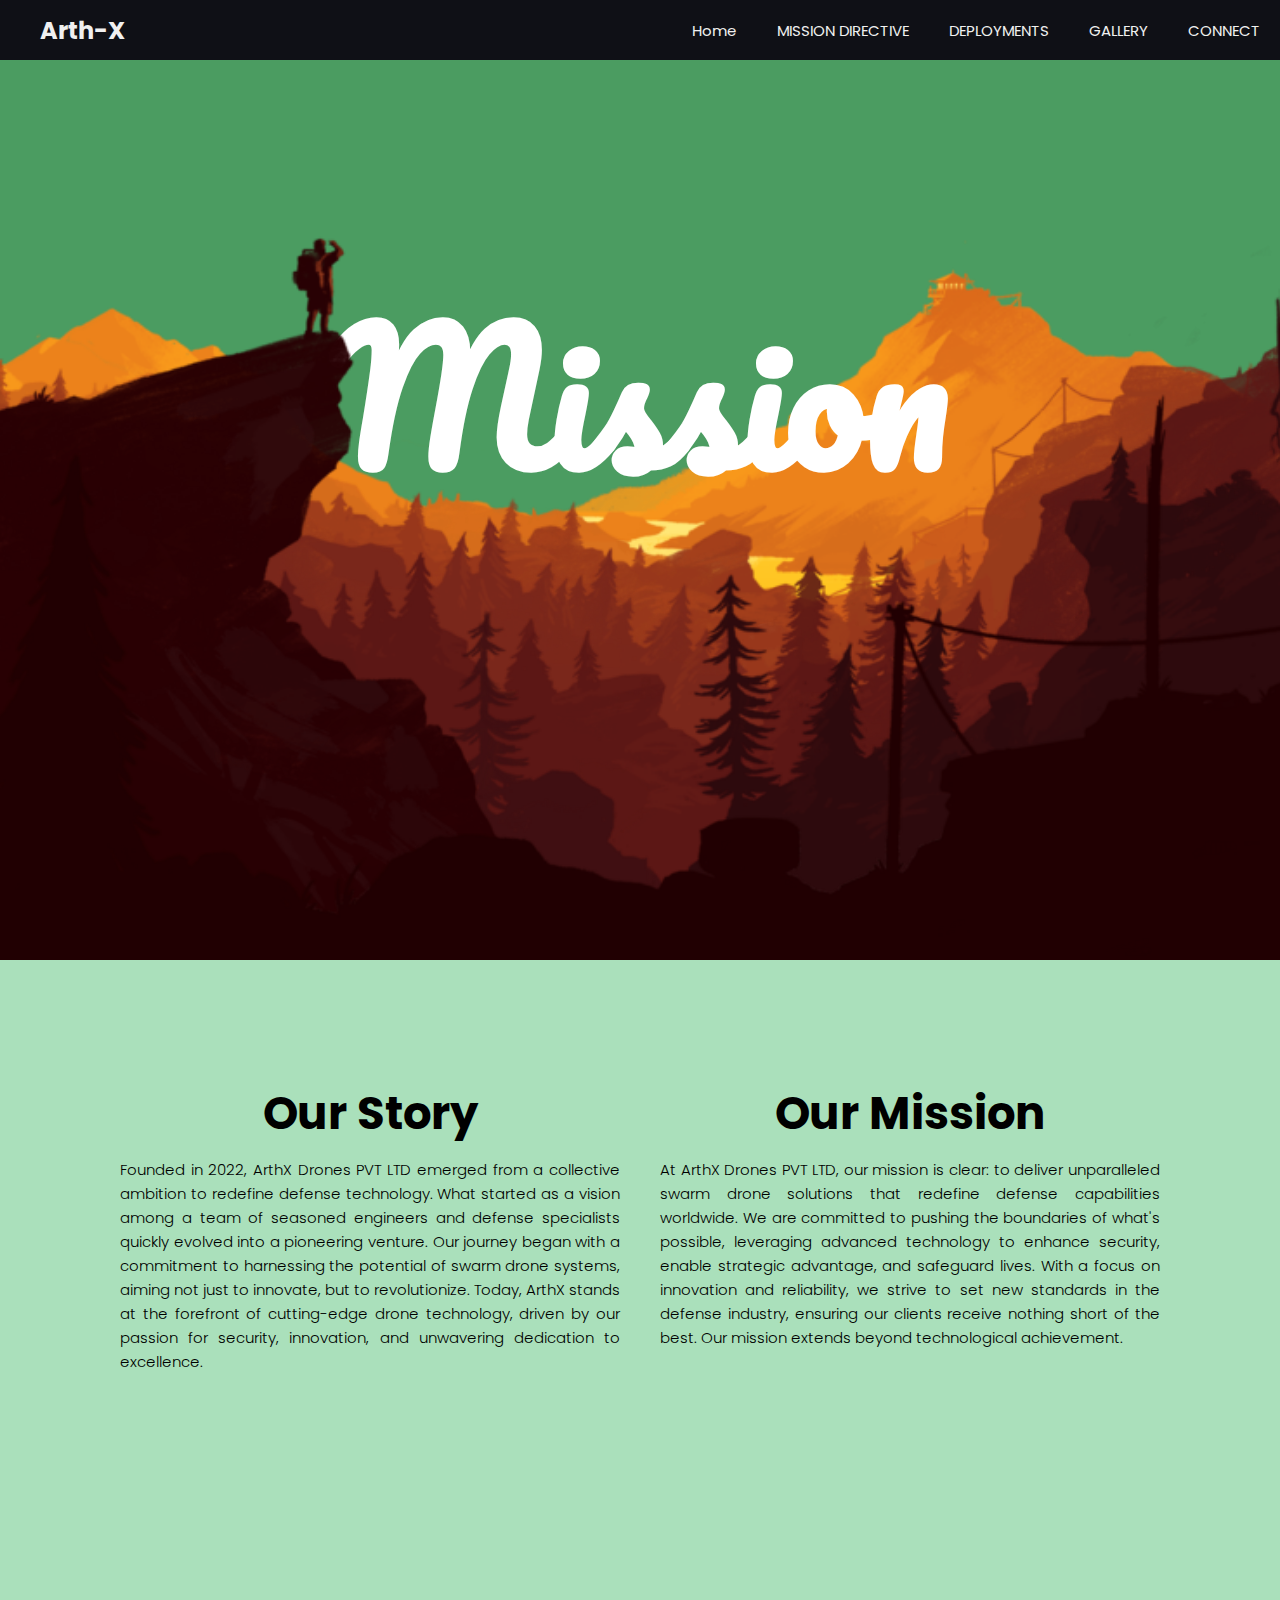
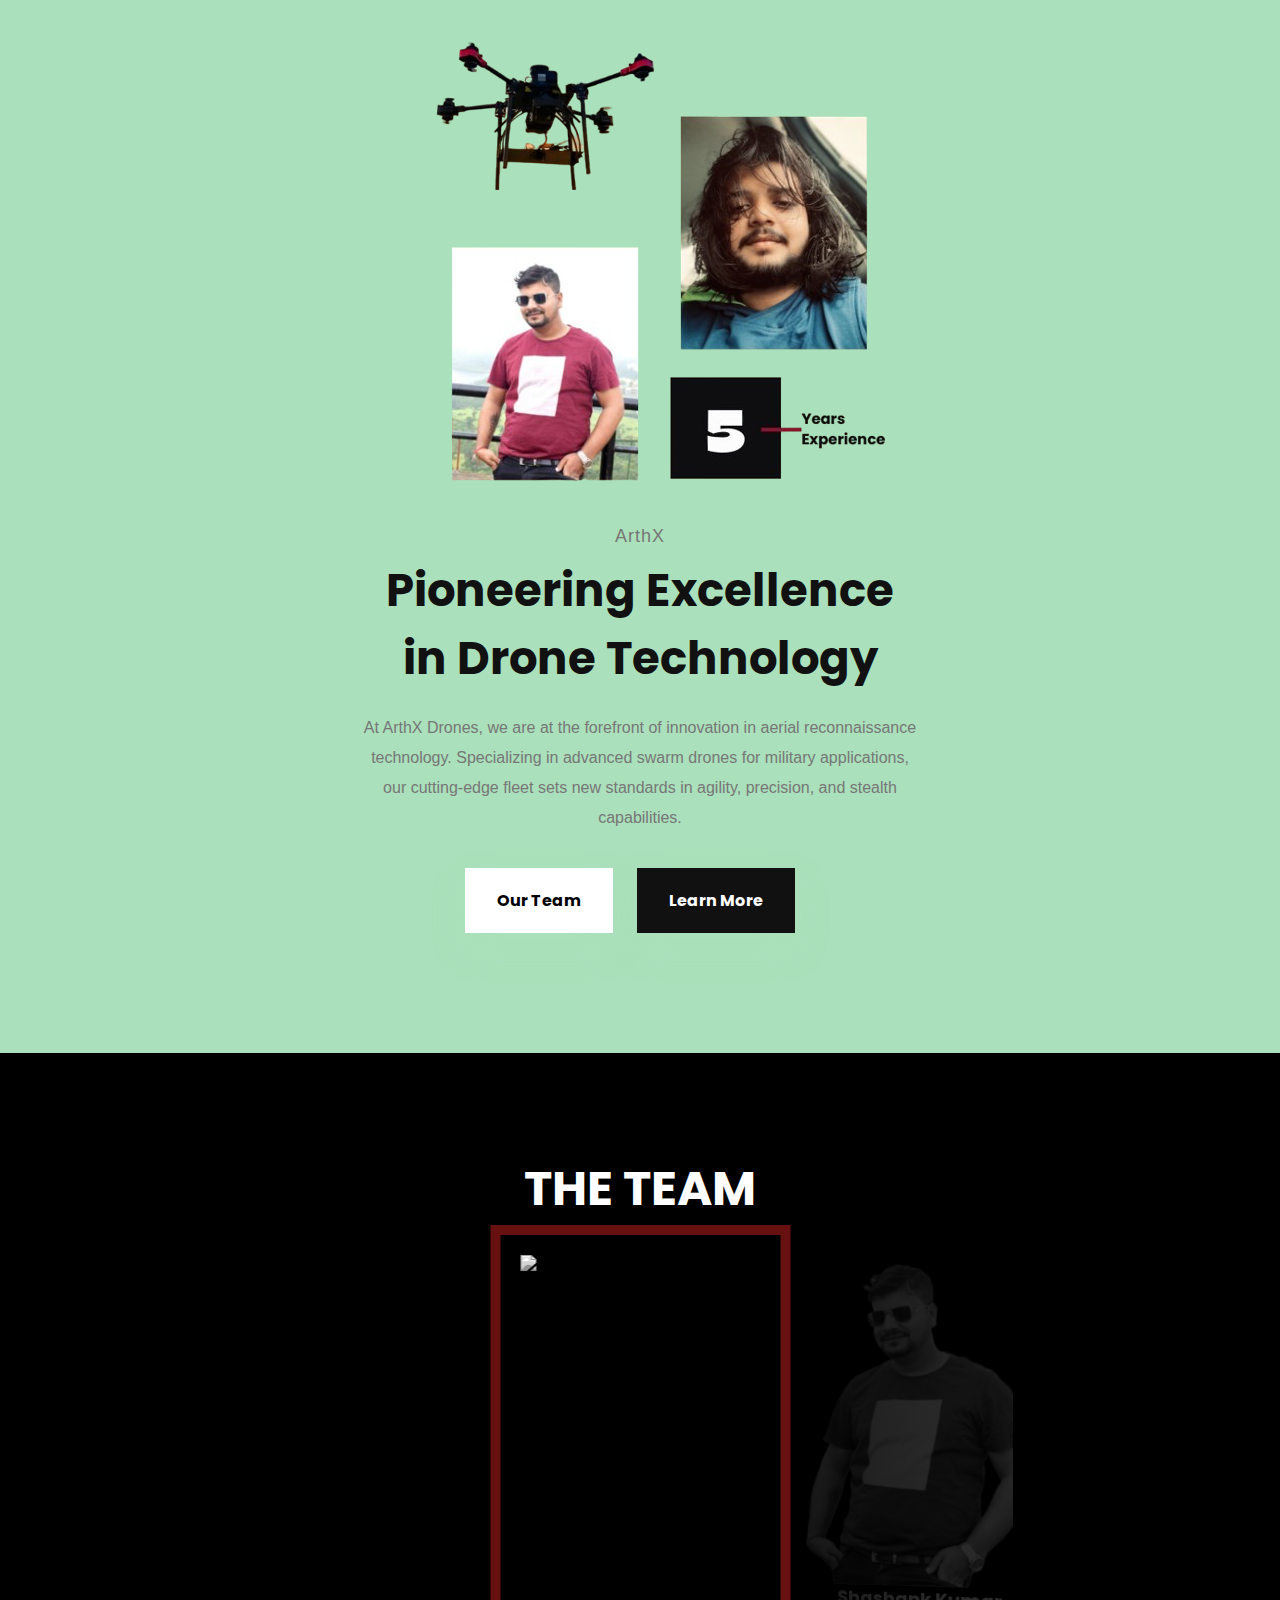
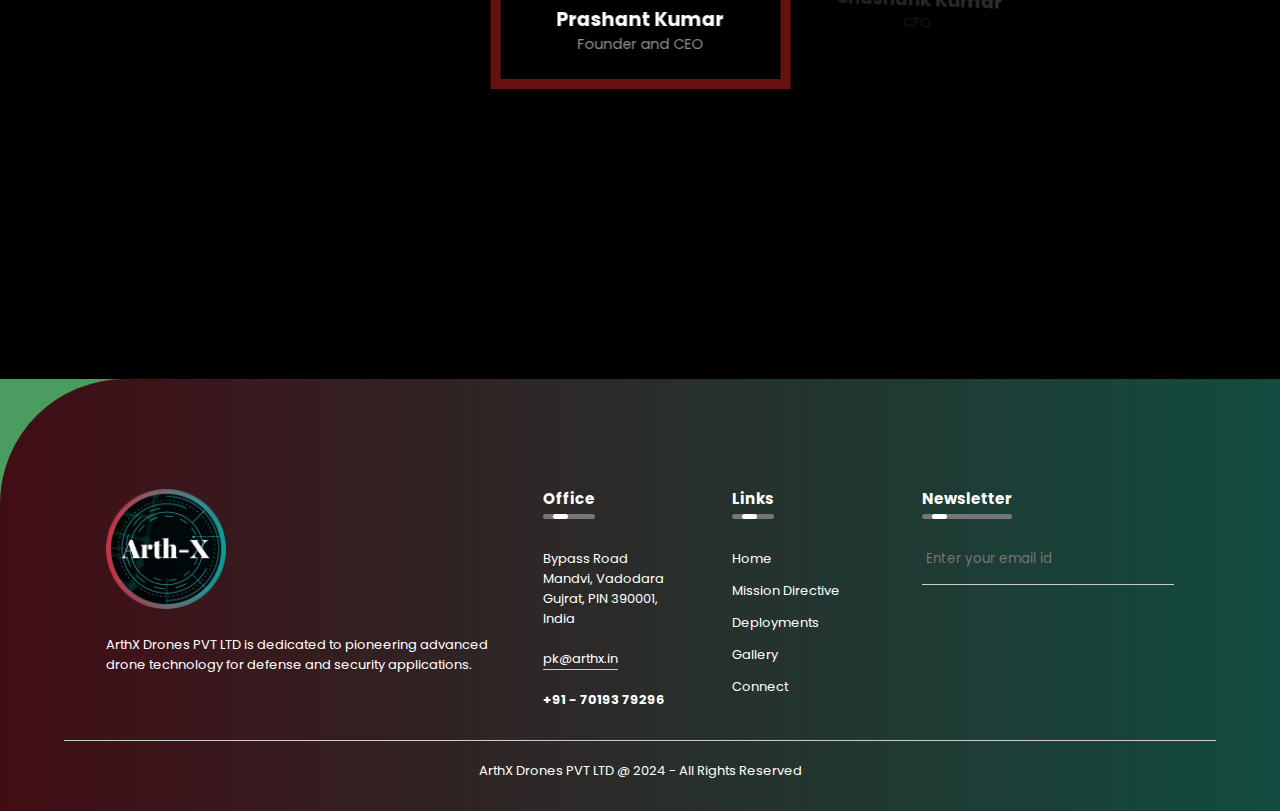
==== about.html @ d4c45225 "Update about.html" ====
<!DOCTYPE html>
<html lang="en">

<head>

    <style>
        @import url('https://fonts.googleapis.com/css2?family=Pacifico&display=swap');
        body{
            margin :0;
            background-color: #7c4c4f;
            font-family: Poppins;
            font-size: 15px;
        }
        .banner{
            height: 100vh;
            position: relative;
            overflow: hidden;
        }
        .banner .bg{
            position: absolute;
            left: 0;
            bottom: 0;
            width: 100%;
            height: 100%;
            background-size: auto 100%;
            background-position: center bottom;
            transition: 0.1s;
        }
        .banner .bg-1{
            background-image: url('img/0.png');
        }
        .banner .bg-2{
            background-image: url('img/1.png');
        }
        .banner .bg-3{
            background-image: url('img/2.png');
        }
        .banner .bg-4{
            background-image: url('img/3.png');
        }
        .banner .bg-5{
            background-image: url('img/4.png');
        }
        .banner .bg-6{
            background-image: url('img/5.png');
        }
        .banner .bg-7{
            background-image: url('img/6.png');
        }
        .banner .bg-8{
            background-image: url('img/7.png');
        }
        .banner .bg-9{
            background-image: url('img/8.png');
        }
        .banner  h1{
            position: absolute;
            top: 20%;
            left: 0;
            width: 100%;
            text-align: center;
            font-size: 11rem;
            font-family: 'Pacifico', cursive;
            color: #fff;
        }
        .intro{
            min-height: 50vh;
            color: #eee;
            display: flex;
            flex-direction: column;
            justify-content: center;
            align-items: center;
        }
        .intro img{
            width: 130px;
            height: 130px;
            border-radius: 50%;
        }
        .intro p{
            width: 700px;
            max-width: 100%;
            text-align: center;
        }
        .intro button{
            background-color: #FD0003;
            padding: 10px 50px;
            border: 1px solid #591F1D;
            border-radius: 5px;
            color: #fff;
            font-family: Poppins;
            font-weight: 500;
        }
        .animation-show{
            transform: translateY(50px);
            opacity: 0;
            transition: 0.7s;
        }
        .active .animation-show{
            transform: translateY(0);
            opacity: 1;
        }
        .animation-show:nth-child(2){
            transition-delay: 0.3s;
        }
        .animation-show:nth-child(3){
            transition-delay: 0.6s;
        }
        .animation-show:nth-child(4){
            transition-delay: 0.9s;
        }
        .library{
            margin-top: 50px;
            display: grid;
            grid-template-columns: repeat(4, 1fr);
            text-align: center;
            color: #fff;
        }
        .library img{
            width: 90%;
            height: 500px;
            object-fit: cover;
        }
        @media screen and (max-width: 768px){
            .banner h1{
                font-size: 5rem;
            }
            .library{
                grid-template-columns: repeat(2, 1fr);
            }
            .library img{
                height: 300px;
            }
        }
        .logo {
            font-size: 2em;
            color: #359381;
            pointer-events: none;
            margin-right: 270px;
        }
        
        
        
        .parallax {
            position: relative;
            display: flex;
            justify-content: center;
            align-items: center;
            height: 100vh;
            overflow: hidden;
        }
        
        #text {
            position: absolute;
            font-size: 5em;
            color: #fff;
            text-shadow: 2px 2px 4px rgba(0, 0, 0, .2);
        }
        
        
        
        .sec {
            position: relative;
            background: #aae0bb;
            padding: 100px;
            display: flex;
            justify-content: space-between;
            align-items: flex-start;
            flex-wrap: wrap;
        }
        
        .sec .story,
        .sec .mission {
            flex: 1 1 calc(50% - 40px); /* Adjusted width with padding */
            padding: 20px;
            margin-bottom: 20px; /* Added margin for separation */
            text-align: justify; /* Justify text */
            tex
        }
        
        .sec .story h2,
        .sec .mission h2 {
            font-size: 3em;
            color : #000000;
            margin-bottom: 10px;
            text-align: center; /* Center align the headings */
        }
        
        .sec p {
            font-size: 1em;
            color: #000000;
            font-weight: 300;
            line-height: 1.6; /* Improved line height for readability */
        }
        
        .contact-info {
            flex: 1 1 100%;
            margin-top: 50px;
        }
        
        .contact-info h3 {
            font-size: 3em;
            color: #fff;
            margin-bottom: 20px;
            text-align: center; /* Center align the contact heading */
        }
        
        .contact-info p {
            font-size: 1.2em;
            color: #fff;
            line-height: 1.8;
        }
        
        /* Reset and base styles */
        * {
            margin: 0;
            padding: 0;
            box-sizing: border-box;
            font-family: 'Poppins', sans-serif;
        }
        
        /* Header styles */
        header {
            position: absolute;
            top: 0;
            left: 0;
            width: 100%;
            padding: 30px 100px;
            display: flex;
            align-items: center;
            z-index: 100;
        }
        
        header .logo-img {
            height: 50px; /* Set the height of the logo image */
            width: auto;  /* Maintain aspect ratio */
            margin-right: 20px; /* Space between the logo image and text logo */
        }
        
        header .logo {
            font-size: 2em;
            color: #359381;
            pointer-events: none;
            margin-right: auto;
        }
        
        
        
        /* Other styles */
        body {
            background: #f9f9f9;
            min-height: 100vh;
            overflow-x: hidden;
        }
        
        /* Continue with other existing styles... */
        
        
        
        /* Reset and base styles */
        *,
        *::before,
        *::after {
            margin: 0;
            padding: 0;
            box-sizing: border-box;
        }
        
        /* Global font setup */
        body {
            font-family: 'Poppins', sans-serif;
        }
        
        /* Section styling */
        #arthx-about-section {
            min-height: 100vh; /* Ensure the section covers at least the viewport height */
            width: 100%;
            background: rgb(170, 224, 187);
            display: flex;
            justify-content: center;
            align-items: center;
            overflow-x: hidden; /* Prevent overflow issues */
        }
        
        /* Main content container */
        #arthx-about-section .arthx-about-main {
            width: 100%;
            max-width: 1290px;
            margin: 0 auto;
            display: flex;
            flex-wrap: wrap;
            align-items: center;
            justify-content: space-around;
            padding: 20px; /* Adjust padding for inner content */
        }
        
        /* Image styling */
        #arthx-about-section .arthx-about-main img {
            max-width: 100%;
            height: auto;
        }
        
        /* Text content styling */
        #arthx-about-section .arthx-all-text {
            width: 100%;
            max-width: 600px;
            padding: 0 20px; /* Adjust padding to avoid overlap */
            text-align: center; /* Center-align text */
        }
        
        #arthx-about-section .arthx-all-text h4 {
            font-family: 'Roboto', sans-serif;
            font-size: 18px;
            color: #777777;
            letter-spacing: 1px;
            font-weight: 400;
            margin-bottom: 10px;
        }
        
        #arthx-about-section .arthx-all-text h1 {
            font-size: 45px;
            color: #111111;
            font-weight: 700;
            margin-bottom: 20px;
        }
        
        #arthx-about-section .arthx-all-text p {
            font-family: 'Roboto', sans-serif;
            font-size: 16px;
            color: #777777;
            line-height: 30px;
            margin-bottom: 35px;
        }
        
        /* Button container and styling */
        #arthx-about-section .arthx-btn {
            text-align: center;
            margin-top: 20px; /* Adjust margin for button container */
        }
        
        #arthx-about-section .arthx-btn button {
            background: #ffffff;
            padding: 20px 32px;
            font-size: 16px;
            font-weight: bold;
            color: rgb(0, 0, 0);
            border: none;
            outline: none;
            box-shadow: 0px 16px 32px 0px rgba(170, 224, 187, 0.302);
            margin-right: 20px;
            cursor: pointer;
        }
        
        #arthx-about-section .arthx-btn button:hover {
            background-color: #710e0e;
            transition: 0.35s;
        }
        
        #arthx-about-section .arthx-btn .arthx-btn2 {
            background: #111111;
            color: white;
            padding: 20px 32px;
            font-size: 16px;
            font-weight: bold;
            border: none;
            outline: none;
            cursor: pointer;
        }
        
        #arthx-about-section .arthx-btn .arthx-btn2:hover {
            background-color: #710e0e;
        }
        
        /* Media queries for responsiveness */
        @media screen and (max-width: 1250px) {
            #arthx-about-section .arthx-all-text {
                margin-top: 40px; /* Adjust margin for smaller screens */
            }
        }
        
        @media screen and (max-width: 650px) {
            #arthx-about-section .arthx-about-main img {
                margin-bottom: 35px; /* Adjust image margin */
            }
        
            #arthx-about-section .arthx-all-text h1 {
                font-size: 45px;
                margin-bottom: 20px;
            }
        }
        
        *{
            margin: 0;
           padding: 0;
           box-sizing: border-box;
           font-family: "Dosis", sans-serif;
           }
           /* Remove underline from links */
           a {
               text-decoration: none;
             }
           
             /* Team section styles */
           #team {
               display: flex;
               justify-content: center;
               align-items: center;
               flex-direction: column;
               width: 100%;
               min-height: 100vh;
               background-color: #000000;
               overflow-x: hidden;
             }
           .team-heading h3 {
               color: #ffffff;
               font-size: 3rem;
               text-transform: uppercase;
             }
           
           /* Team Box */
           .team-box {
               width: 100%;
               padding: 20px;
               user-select: none;
               
             }
             
             /* Team Box Image */
             .t-b-img {
               width: 100%;
               height: 350px;
               position: relative;
             }
           
             /* Team Box Image Overlay */
               .t-b-img::after {
               content: ;
               position: absolute;
               left: 0;
               bottom: 0;
               width: 100%;
               height: 150px;
               background: linear-gradient(180deg, rgba(0, 0, 0, 0) 0%, rgba(0, 0, 0, 0.8) 100%);
             }
             
             
             /* Team Box Image - Inside img tag */
             .t-b-img img {
               width: 100%;
               height: 100%;
               object-fit: contain;
               object-position: bottom;
               filter: grayscale(100%); /* Apply grayscale filter */
             }
              /* Team Box Text */
           .t-b-text {
               display: flex;
               flex-direction: column;
               align-items: center;
             }
           /* Team Box Text - Name */
           .t-b-text strong {
               color: #ffffff;
               font-weight: 700;
               font-size: 1.2rem;
             }
             
             /* Team Box Text - Role */
             .t-b-text span {
               color: #919191;
               font-size: 0.9rem;
             }
           
           /* Team Social Links Container */
           .team-social {
               display: flex;
               justify-content: center;
               align-items: center;
               margin-top: 4px;
             }
             
           /* Team Social Links */
           .team-social a {
               margin: 0px 5px;
               color: #ffffff;
               font-size: 0.9rem;
               transition: all 0.3s ease; /* Added transition for all properties over 0.3 seconds with ease */
           }
           
           /* Team Social Links Hover */
           .team-social a:hover {
             color: #69b481; /* Changed color on hover */
           }
           
           .swiper-slide{ 
               width: 300px !important; 
               opacity: 0.2;
               margin: 50px 0px;
               margin-top: 0px;
           
           }
           
           .swiper-slide-active{
           
               opacity: 1;
               border: 10px solid #671010;
           
           }
           .swiper {
               max-width: 745px;
               width: 100%;
               padding-bottom: 50px;
           }
           @media (max-width: 724px) {
               .team-heading h3 {
                   font-size: 2.6rem;
               }
           }
           .marquee-w {
               position: relative;
               width: 100%;
               height: 140px;
               overflow: hidden;
               
           }
           
           .marquee {
               display: flex;
               width: 100%;
               height: 100%;
               white-space: nowrap;
               overflow: hidden;
           }
           
           .marquee span {
               display: inline-block;
               font-family: 'poppinsbold';
               text-align: center;
               color: #ffffff;
               -webkit-text-stroke: 1px #43e486;
               white-space: nowrap;
               line-height: 140px;
               font-size: 85px;
               padding-right: 100%; /* Adjust to create space between texts */
               animation: marquee 30s linear infinite;
           }
           
           @keyframes marquee {
               0% {
                   transform: translateX(0%);
               }
               100% {
                   transform: translateX(-50%);
               }
           }
           * {
            margin: 0;
            padding: 0;
            font-family: 'Poppins', sans-serif;
            box-sizing: border-box;
        }
        
        body {
            background: #4b9c61;
            position: relative;
            min-height: 100vh;
            margin-bottom: 0px; /* Ensure there's enough space for the footer */
        }
        
        .footer {
            width: 100%;
            position: relative;
            bottom: 0;
            background: linear-gradient(to right, #410d15, #043837cd); /* Adjust gradient colors as needed */
            padding: 100px 0 30px;
            border-top-left-radius: 125px;
            font-size: 13px;
            line-height: 20px;
            color: #fff; /* Ensure text is readable */
        }
        
        
        .row {
            width: 85%;
            margin: auto;
            display: flex;
            flex-wrap: wrap;
            align-items: flex-start;
            justify-content: space-between;
        }
        
        
        .col {
            flex-basis: 25%;
            padding: 10px;
        }
        
        .col:nth-child(2), .col:nth-child(3) {
            flex-basis: 15%;
        }
        
        
        
        .logo {
            max-width: 120px;
            height: auto;
            margin-bottom: 20px;
        }
        
        .col h3 {
            width: fit-content;
            margin-bottom: 40px;
            position: relative;
        }
        .email-id {
            width: fit-content;
            border-bottom: 1px solid #ccc;
            margin: 20px 0;
        }
        ul li {
            list-style: none;
            margin-bottom: 12px;
        }
        
        ul li a {
            text-decoration: none;
            color: #fff;
        }
        form {
            padding-bottom: 15px;
            display: flex;
            align-items: center;
            justify-content: space-between;
            border-bottom: 1px solid #ccc;
            margin-bottom: 50px;
        }
        
        form .far {
            font-size: 18px;
            margin-right: 20px;
        }
        
        form input {
            width: 100%;
            background: transparent;
            color: #ccc;
            border: 0;
            outline: none;
        }
        
        form button {
            background: transparent;
            border: 0;
            outline: none;
            cursor: pointer;
        }
        form button .far {
            font-size: 16px;
            color: #ffffff; /* Adjust color as needed */
        }
        
        .social-icons .fab {
            width: 40px;
            height: 40px;
            border-radius: 50%;
            text-align: center;
            line-height: 40px;
            font-size: 20px;
            color: #000;
            background: #fff;
            margin-right: 15px;
            cursor: pointer;
        }
        hr {
            width: 90%;
            border: 0;
            border-bottom: 1px solid #ccc;
            margin: 20px auto;
        }
        .copyright{
            text-align: center;
        }
        .underline {
            width: 100%;
            height: 5px;
            background: #767676;
            border-radius: 3px;
            position: absolute;
            top: 25px;
            left: 0;
            overflow: hidden;
        }
        .underline span {
            width: 15px;
            height: 100%;
            background: #fff; /* Adjust background color as needed */
            border-radius: 3px;
            position: absolute;
            top: 0;
            left: 10px; /* Adjust left positioning as needed */
            animation: moving 2s linear infinite;
        }
        @keyframes moving {
            0% {
                left: -20px; /* Starting position off-screen to the left */
            }
            100% {
                left: 100%; /* Ending position all the way to the right */
            }
        }
        
        @media (max-width: 700px) {
            footer {
                bottom: unset;
            }
        
            .col {
                flex-basis: 25%;
                padding: 10px;
            }
        
            .col:nth-child(2),
            .col:nth-child(3) {
                flex-basis: 100%;
            }
        }
        /* Media Queries */
        @media screen and (max-width: 992px) {
            .logo {
                font-size: 1.2em; /* Further decrease font size for smaller screens */
            }
        }
        
        @media screen and (max-width: 768px) {
            .navigation {
                display: none; /* Hide navigation links on smaller screens */
            }
        
            .logo {
                margin-right: auto; /* Align logo to the left on smaller screens */
            }
        
            .sec {
                padding: 40px 10px; /* Further adjusted padding for smaller screens */
            }
        }
        
        @media screen and (max-width: 576px) {
            .sec .story,
            .sec .mission {
                padding: 15px; /* Further adjusted padding for smaller screens */
            }
        
            #arthx-about-section .arthx-all-text {
                padding: 0 5px; /* Further adjusted padding for smaller screens */
            }
        
            #team {
                padding: 20px 5px; /* Further adjusted padding for smaller screens */
            }
        
            .team-box {
                padding: 10px; /* Further adjusted padding for smaller screens */
            }
        
            .t-b-img {
                height: 200px; /* Further decrease image height for smaller screens */
            }
        }
        /* Adjustments for Parallax Images */
        .parallax img {
            width: auto; /* Ensures images do not stretch to 100% width */
            height: auto;
            max-width: 100%; /* Ensures images stay within container */
            max-height: 100vh; /* Limits height to viewport height */
            position: absolute; /* Positioning for parallax effect */
            top: 0;
            left: 0;
            z-index: -1; /* Behind other content */
        }
        
        @media (max-width: 768px) {
            .parallax img {
                max-height: 50vh; /* Adjust height proportionally for smaller screens */
            }
        }
        * {
            padding: 0;
            margin: 0;
            box-sizing: border-box;
          }
          
          nav{
            height: 60px;
            background-color: var(--color-1);
            display: flex;
            justify-content: flex-end;
            align-items: center;
            
          }
          .links-container{
            height: 100%;
            width: 100%;
            display: flex;
            flex-direction: row;
            align-items: center;
            overflow: hidden;
          
          }
          nav a{
            height: 100%;
            padding: 0 20px;
            display: flex;
            align-items: center;
            text-decoration: none;
            color: var(--text-color);
          }
          nav a:hover{
            background-color: var(--accent-color);
          }
          nav .home-link{
            margin-right: auto;
          }
          nav svg{
            fill: var(--text-color);
          }
          #sidebar-active{
            display: none;
          }
          .open-sidebar-button, .close-sidebar-button{
            display: none;
          }
          @media(max-width: 450px){
            .links-container{
              flex-direction: column;
              align-items: flex-start;
          
              position: fixed;
              top: 0;
              right: -100%;
              z-index: 10;
              width: 300px;
          
              background-color: var(--color-1);
              box-shadow: -5px 0 5px rgba(0, 0, 0, 0.25);
              transition: 0.75s ease-out;
            }
            nav a{
              box-sizing: border-box;
              height: auto;
              width: 100%;
              padding: 20px 30px;
              justify-content: flex-start;
            }
            .open-sidebar-button, .close-sidebar-button{
              padding: 20px;
              display: block;
            }
            #sidebar-active:checked ~ .links-container{
              right: 0;
            }
            #sidebar-active:checked ~ #overlay{
              height: 100%;
              width: 100%;
              position: fixed;
              top: 0;
              left: 0;
              z-index: 9;
            }
          }
          @import url('https://fonts.googleapis.com/css2?family=Poppins:ital,wght@0,100;0,200;0,300;0,400;0,500;0,600;0,700;0,800;0,900;1,100;1,200;1,300;1,400;1,500;1,600;1,700;1,800;1,900&display=swap');
          
          :root {
            --color-1: #0f1016;
            --text-color: #f0f0f0;
            --accent-color: #006aff;
          }
          
          * {
            margin: 0;
            padding: 0;
          }
          
          html {
            font-size: 12pt;
            font-family: Poppins, Segoe UI, Tahoma, sans-serif;
          }
          
          nav {
            height: 60px;
            background-color: var(--color-1);
            display: flex;
            justify-content: flex-end;
            align-items: center;
            position: relative; /* Ensure positioning context for overlay */
            z-index: 20; /* Ensure nav is on top of other content */
          }
          
          .links-container, nav .home-link {
            height: 100%;
            width: 100%;
            display: flex;
            flex-direction: row;
            align-items: center;
            position: relative; /* Ensure it respects position in nav */
            justify-content: flex-end;
          }
          
          nav a, nav .home-link {
            height: 100%;
            padding: 0 20px;
            display: flex;
            align-items: center;
            text-decoration: none;
            color: var(--text-color);
          }
          
          nav a:hover {
            background-color: var(--accent-color);
          }
          
          nav .home-link {
            
          }
          
          nav svg {
            fill: var(--text-color);
          }
          
          #sidebar-active {
            display: none;
          }
          
          .open-sidebar-button,
          .close-sidebar-button {
            display: none;
          }
          
          #overlay {
            display: none; /* Ensure overlay is hidden by default */
          }
          
          .logo-text {
            font-size: 1.5rem; /* Adjust size as needed */
            color: var(--text-color);
            padding: 20px;
            font-weight: bold;
            position: absolute;
            left: 20px; /* Adjust as needed */
            top: 50%;
            transform: translateY(-50%);
            z-index: 10; /* Ensure logo is above other content */
          }
          
          @media (max-width: 450px) {
            .links-container {
              flex-direction: column;
              align-items: flex-start;
          justify-content: flex-start;
              position: fixed;
              top: 0;
              right: -100%;
              z-index: 10;
              width: 300px;
              height: 100vh; /* Ensure it covers the full viewport height */
              background-color: var(--color-1); /* Background color for sidebar */
              box-shadow: -5px 0 5px rgba(0, 0, 0, 0.25);
              transition: 0.75s ease-out;
            }
          
            nav a {
              box-sizing: border-box;
              height: auto;
              width: 100%;
              padding: 20px 30px;
              justify-content: flex-start;
            }
          
            .open-sidebar-button,
            .close-sidebar-button {
              padding: 20px;
              display: block;
            }
          
            #sidebar-active:checked ~ .links-container {
              right: 0;
            }
          
            #sidebar-active:checked ~ #overlay {
              display: block; /* Show the overlay when the sidebar is active */
              height: 100%;
              width: 100%;
              position: fixed;
              top: 0;
              left: 0;
              z-index: 9;
              background: rgba(79, 47, 47, 0.5); /* Add a semi-transparent background */
            }
          
            .logo-text {
              position: absolute;
              left: 20px; /* Adjust position as needed */
              top: 50%;
              transform: translateY(-50%);
            }
          }
          
          @media(max-width: 768px){
              .right-column p, .learn-more-btn{
                display: none;
              }
          }
          
          @media(max-width: 768px){
              .left-column h1, .learn-more-btn{
                display: absolute;
                font-size: 30px;
              }
          }
          
          .home .content {
              z-index: 888;
              color: #fff;
              width: 70%;
              margin-top: 50px;
              display: block; /* Make sure content is displayed */
              opacity: 1; /* Ensure opacity is fully visible */
              transition: opacity 0.5s ease; /* Smooth transition */
            }
            
            .home .content p {
              margin-bottom: 65px;
              /* Add debugging styles */
              background: rgba(255, 255, 255, 0.2); /* Light background to check visibility */
              padding: 10px; /* Padding for visibility */
              border-radius: 5px; /* Optional: Rounded corners */
            }
            
            .home .content.active {
              opacity: 1; /* Ensure active content is fully visible */
            }
            
            @media(max-width:768px) {
              .homeA .content h1 {
                  font-size: 35px;
          
              }
          
          
            }
            body, html {
              overflow-x: hidden; /* Prevent horizontal scrolling */
          }
        .fa-solid.fa-bars{
            color: white
        }
        .fa-solid.fa-xmark{
            color: white
        }
        </style>

    <meta charset="UTF-8">
    <meta http-equiv="X-UA-Compatible" content="IE=edge">
    <meta name="viewport" content="width=device-width, initial-scale=1.0">
    <title>About</title>
    
    <link rel="preconnect" href="https://fonts.googleapis.com">
    <link rel="preconnect" href="https://fonts.gstatic.com" crossorigin>
    <link href="https://fonts.googleapis.com/css2?family=Dosis:wght@200..800&display=swap" rel="stylesheet">
    <script src="https://kit.fontawesome.com/4e0929f09c.js" crossorigin="anonymous"></script>
    <!-- Link Swiper's CSS -->
    <link rel="stylesheet" href="https://cdn.jsdelivr.net/npm/swiper@11/swiper-bundle.min.css" />

    <meta name="viewport" content="width=device-width, initial-scale=1.0" />
    <title>Responsive Navbar</title>
    <!-- Font Awesome Icons -->
    <link
      rel="stylesheet"
      href="https://cdnjs.cloudflare.com/ajax/libs/font-awesome/6.4.0/css/all.min.css"
      integrity="sha512-iecdLmaskl7CVkqkXNQ/ZH/XLlvWZOJyj7Yy7tcenmpD1ypASozpmT/E0iPtmFIB46ZmdtAc9eNBvH0H/ZpiBw=="
      crossorigin="anonymous"
      referrerpolicy="no-referrer"
    />
    <!-- Google Fonts -->
    <link
      href="https://fonts.googleapis.com/css2?family=Poppins:wght@400;500&display=swap"
      rel="stylesheet"
    />
    <!-- Stylesheet -->
    <link rel="stylesheet" href="aboutstyle.css" />



</head>

<body>
    <nav>
        <div class="logo-text"></div>
        <label for="sidebar-active" class="open-sidebar-button">
          <i class="fa-solid fa-bars"></i>
        </label>
        <input type="checkbox" id="sidebar-active">
        
        <div class="logo-text">Arth-X</div> <!-- Logo Text -->
    
        <div class="links-container">
            <label for="sidebar-active" class="close-sidebar-button">
                <i class="fa-solid fa-xmark"></i>
              </label>
    
          <!-- NOT IN TUTORIAL: The <a> tags are linked to the subpages -->
            <a href="/Users/alok/Desktop/HTML/index.html">Home</a> 
            <a href="Parallax Scrolling Website/about.html">MISSION DIRECTIVE</a> 
            <a href="deployments.html">DEPLOYMENTS</a>
            <a href="blog.html">GALLERY</a>
            <a href="login.html">CONNECT</a>
          </div>
    </nav>
    

    <div class="banner">
        <div class="bg bg-1"></div>
        <div class="bg bg-2"></div>
        <div class="bg bg-3"></div>
        <h1>Mission Directive</h1>
        <div class="bg bg-4"></div>
        <div class="bg bg-5"></div>
        <div class="bg bg-6"></div>
        <div class="bg bg-7"></div>
        <div class="bg bg-8"></div>
        <div class="bg bg-9"></div>
    </div>

    <section class="sec" id="our-story-mission">
        <div class="story">
            <h2>Our Story</h2>
            <p>
                Founded in 2022, ArthX Drones PVT LTD emerged from a collective ambition to redefine defense technology.
                What started as a vision among a team of seasoned engineers and defense specialists quickly evolved into
                a pioneering venture. Our journey began with a commitment to harnessing the potential of swarm drone
                systems, aiming not just to innovate, but to revolutionize. Today, ArthX stands at the forefront of
                cutting-edge drone technology, driven by our passion for security, innovation, and unwavering dedication
                to excellence.
            </p>
        </div>
        <div class="mission">
            <h2>Our Mission</h2>
            <p>
                At ArthX Drones PVT LTD, our mission is clear: to deliver unparalleled swarm drone solutions that
                redefine defense capabilities worldwide. We are committed to pushing the boundaries of what's possible,
                leveraging advanced technology to enhance security, enable strategic advantage, and safeguard lives.
                With a focus on innovation and reliability, we strive to set new standards in the defense industry,
                ensuring our clients receive nothing short of the best. Our mission extends beyond technological
                achievement.
            </p>
        </div>
    </section>

    <section class="sec" id="arthx-about-section">
        <div class="arthx-about-main">
            <img src="50.png">
            <div class="arthx-all-text">
                <h4>ArthX</h4>
                <h1>Pioneering Excellence in Drone Technology</h1>
                <p>At ArthX Drones, we are at the forefront of innovation in aerial reconnaissance technology. Specializing in advanced swarm drones for military applications, our cutting-edge fleet sets new standards in agility, precision, and stealth capabilities.</p>
                <div class="arthx-btn">
                    <button type="button">Our Team</button>
                    <button type="button" class="arthx-btn2">Learn More</button>
                </div>
            </div>
        </div>
    </section>

    <!-- Team Section -->
    <section class="sec" id="team">
        <div class="team-heading">
            <h3>The Team</h3>
        </div>

        <!-- Swiper -->
        <div class="swiper mySwiper">
            <div class="swiper-wrapper">
                <!-- Swiper Slide 1 -->
                <div class="swiper-slide">
                    <div class="team-box">
                        <div class="t-b-img">
                            <img src="pra bg.png" alt="Team Member 1">
                        </div>
                        <div class="t-b-text">
                            <strong>Prashant Kumar</strong>
                            <span>Founder and CEO</span>
                            <div class="team-social">
                                <a href="#"><i class="fab fa-youtube"></i></a>
                                <a href="#"><i class="fa-brands fa-linkedin"></i></a>
                                <a href="#"><i class="fab fa-instagram"></i></a>
                            </div>
                        </div>
                    </div>
                </div>


                      

                <!-- Swiper Slide 2 -->
                <div class="swiper-slide">
                    <div class="team-box">
                        <div class="t-b-img">
                            <img src="sha bg.png" alt="Team Member 2">
                        </div>
                        <div class="t-b-text">
                            <strong>Shashank Kumar</strong>
                            <span>CFO</span>
                            <div class="team-social">
                                <a href="#"><i class="fab fa-youtube"></i></a>
                                <a href="#"><i class="fa-brands fa-linkedin"></i></a>
                                <a href="#"><i class="fab fa-instagram"></i></a>
                            </div>
                        </div>
                    </div>
                </div>

                <!-- Swiper Slide 3 -->
<div class="swiper-slide">
    <div class="team-box">
        <div class="t-b-img">
            <img src="sha bg.png" alt="Team Member 3"> <!-- Replace with the image source -->
        </div>
        <div class="t-b-text">
            <strong>Lavina Pratap</strong> <!-- Replace with the team member's name -->
            <span>Role</span> <!-- Replace with the role -->
            <div class="team-social">
                <a href="#"><i class="fab fa-youtube"></i></a>
                <a href="#"><i class="fa-brands fa-linkedin"></i></a>
                <a href="#"><i class="fab fa-instagram"></i></a>
            </div>
        </div>
    </div>
</div>

            </div>
        </div>







            

        <!-- End Swiper -->
        <div class="marquee-w">
            <div class="marquee">
                <span></span>
                <span></span>
            </div>
        </div>
    </section>

    <!-- Footer Section -->
    <section class="footer" id="footer">
        <div class="row">
            <div class="col">
                <img src="logo.png" class="logo" alt="Logo">
                <p>ArthX Drones PVT LTD is dedicated to pioneering advanced drone technology for defense and security applications.</p>
            </div>
            <div class="col">
                <h3>Office<div class="underline"><span></span></div></h3>
                <p>Bypass Road</p>
                <p>Mandvi, Vadodara</p>
                <p>Gujrat, PIN 390001, India</p>
                <p class="email-id">pk@arthx.in</p>
                <h4>+91 - 70193 79296</h4>
            </div>
            <div class="col">
                <h3>Links<div class="underline"><span></span></div></h3>
                <ul>
                    <li><a href="#">Home</a></li>
                    <li><a href="#">Mission Directive</a></li>
                    <li><a href="#">Deployments</a></li>
                    <li><a href="#">Gallery</a></li>
                    <li><a href="#">Connect</a></li>
                </ul>
            </div>
            <div class="col">
                <h3>Newsletter<div class="underline"><span></span></div></h3>
                <form id="email-form">
                    <i class="fa-solid fa-at"></i>
                    <input type="email" placeholder=" Enter your email id" required>
                    <button type="submit"><i class="fa-sharp fa-solid fa-right-long"></i></button>
                </form>
                <div class="social-icons">
                    <a href="https://www.youtube.com/@arthx1977" target="_blank">
                        <i class="fab fa-youtube"></i>
                    </a>
                    <a href="https://www.instagram.com/arthx.in/" target="_blank">
                        <i class="fab fa-instagram"></i>
                    </a>
                    <a href="https://api.whatsapp.com/send?phone=7019379296" target="_blank">
                        <i class="fab fa-whatsapp"></i>
                    </a>
                    <a href="https://www.linkedin.com/company/arthxx/" target="_blank">
                        <i class="fab fa-linkedin"></i>
                    </a>
                </div>
            </div>
        </div>
        <hr>
        <p class="copyright">ArthX Drones PVT LTD @ 2024 - All Rights Reserved</p>
    </section>

    <!-- Link Swiper's JS -->
    <script src="https://cdn.jsdelivr.net/npm/swiper@11/swiper-bundle.min.js"></script>

    <!-- Initialize Swiper -->
    <script>
        var swiper = new Swiper(".mySwiper", {
            effect: "coverflow",
            grabCursor: true,
            centeredSlides: true,
            slidesPerView: "auto",
            coverflowEffect: {
                rotate: 20,
                stretch: -20,
                depth: 120,
                modifier: 3,
                slideShadows: true,
            },
            pagination: {
                el: ".swiper-pagination",
            },
        });
    </script>

    <!-- ScrollReveal Library -->
    <script src="https://unpkg.com/@sal/scrollreveal"></script>

    <!-- Parallax Effect JavaScript -->
    <script src="app.js"></script>


    <script>
        var swiper = new Swiper(".mySwiper", {
            effect: "coverflow",
            grabCursor: true,
            centeredSlides: true,
            slidesPerView: "auto",
            coverflowEffect: {
                rotate: 20,
                stretch: 0,
                depth: 100,
                modifier: 1,
                slideShadows: true,
            },
            pagination: {
                el: ".swiper-pagination",
            },
            navigation: {
                nextEl: ".swiper-button-next",
                prevEl: ".swiper-button-prev",
            },
        });
    </script>
    

</body>

</html>
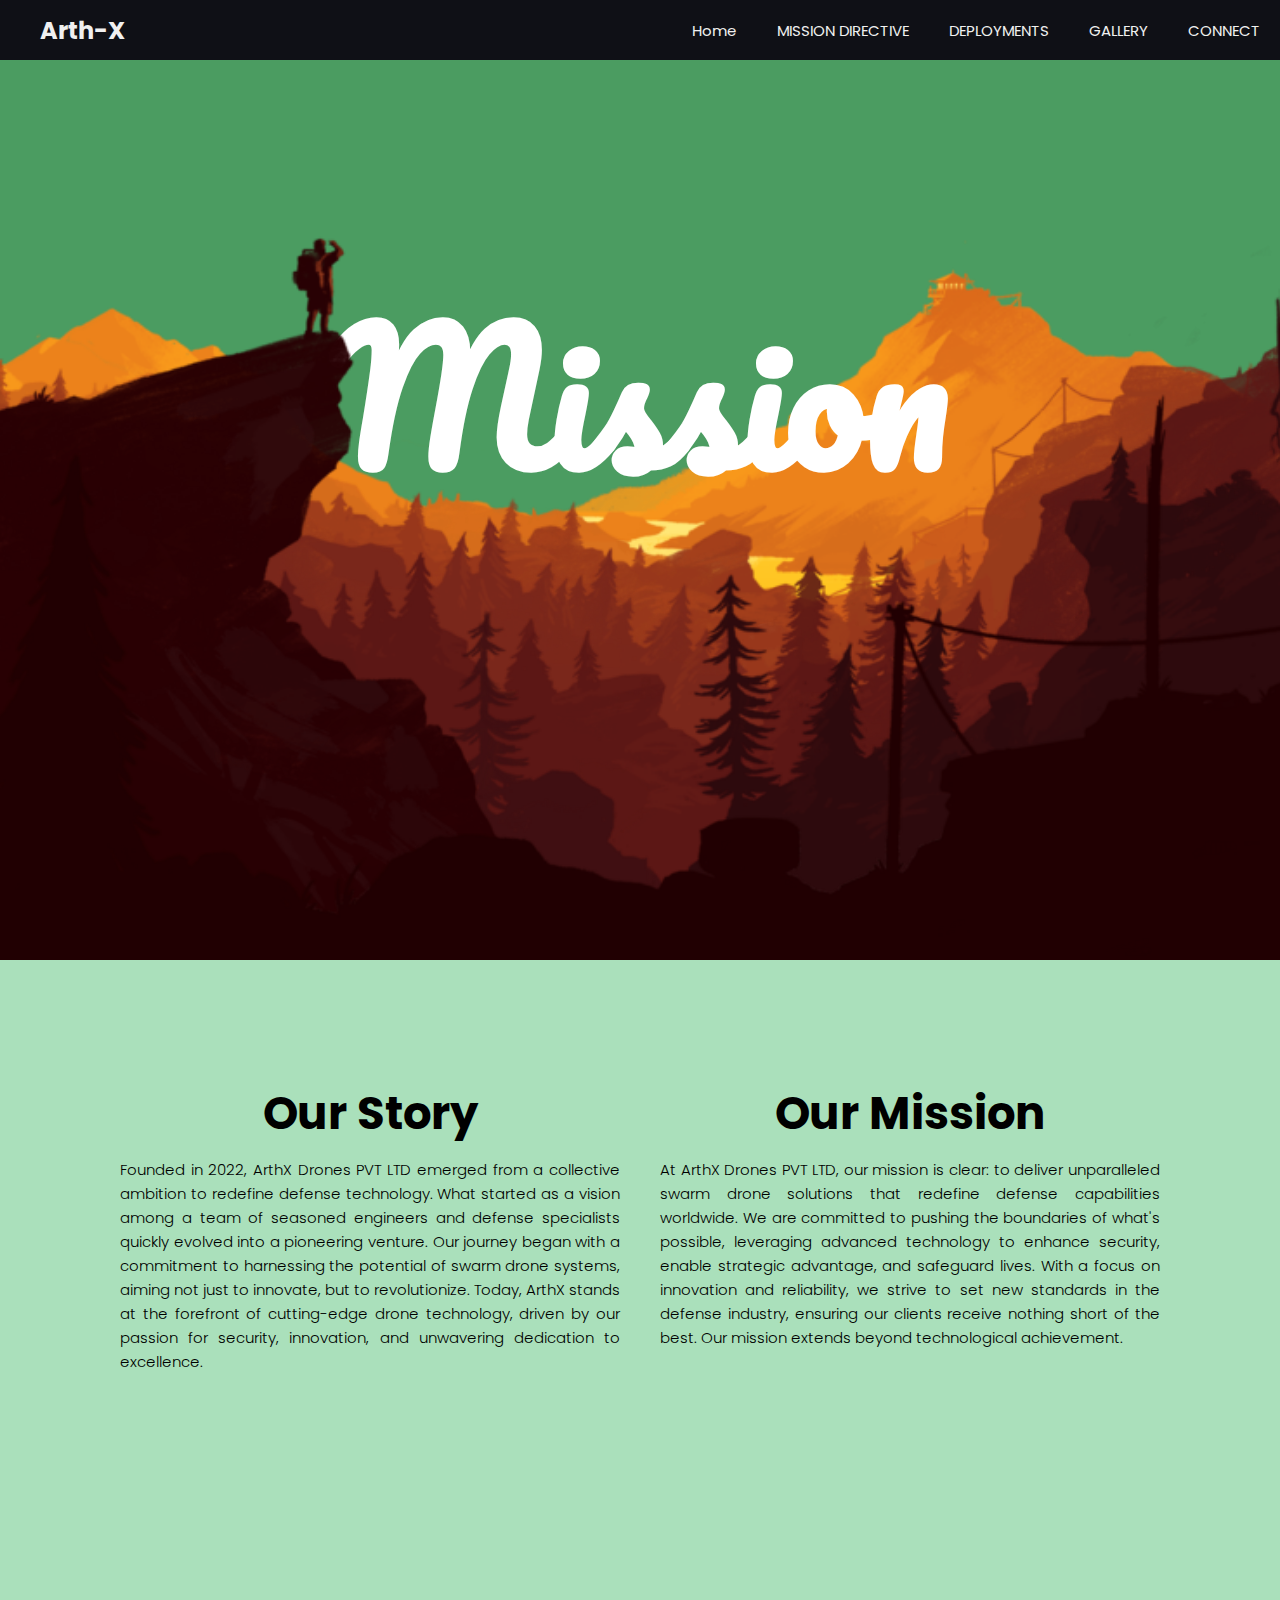
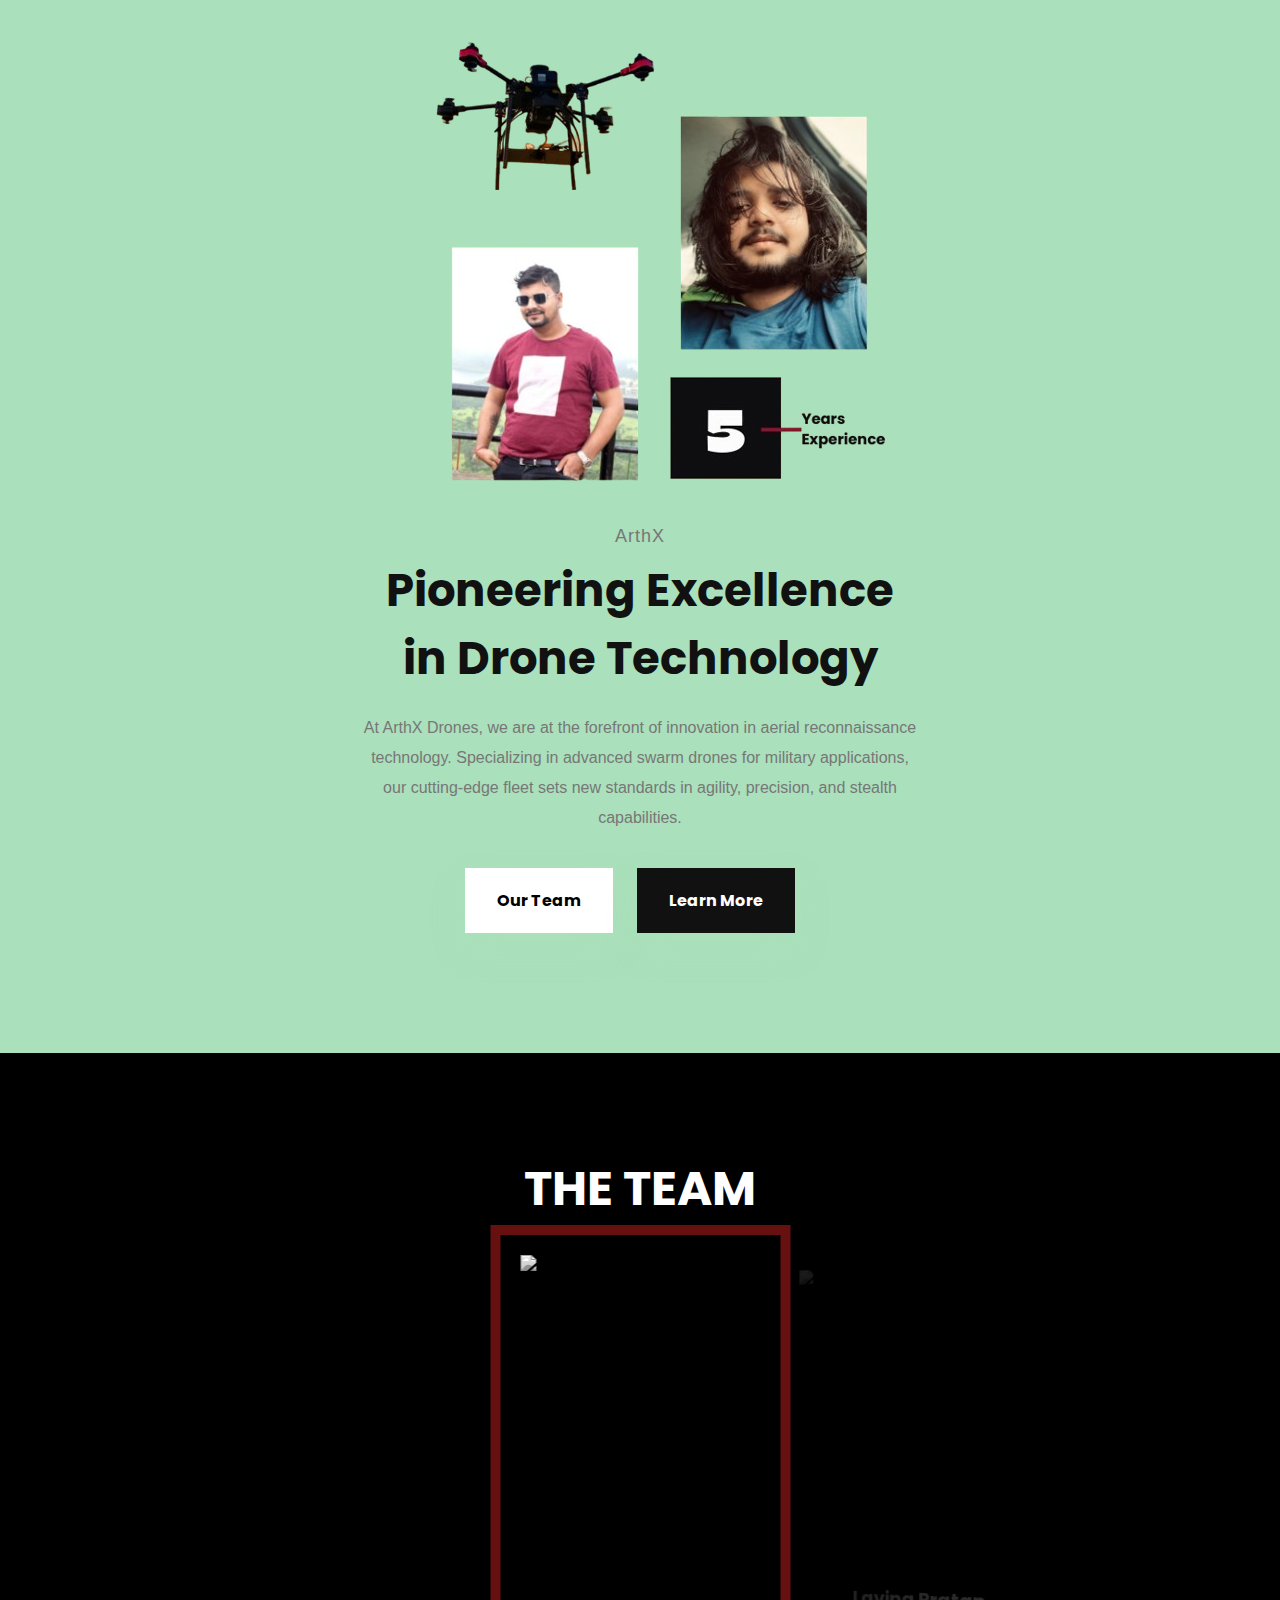
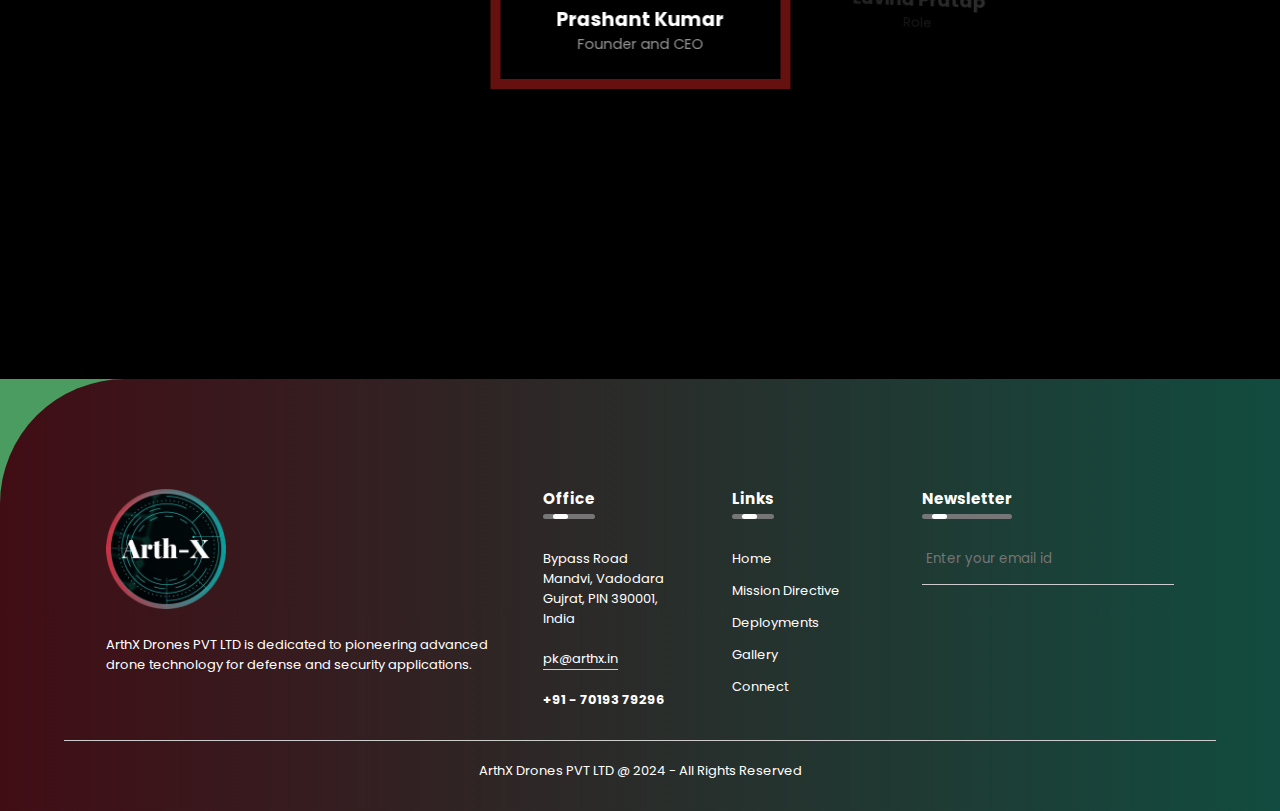
==== commit ebf82b18: "Update about.html" ====
--- a/about.html
+++ b/about.html
@@ -1201,28 +1201,13 @@
                       
 
                 <!-- Swiper Slide 2 -->
-                <div class="swiper-slide">
-                    <div class="team-box">
-                        <div class="t-b-img">
-                            <img src="sha bg.png" alt="Team Member 2">
-                        </div>
-                        <div class="t-b-text">
-                            <strong>Shashank Kumar</strong>
-                            <span>CFO</span>
-                            <div class="team-social">
-                                <a href="#"><i class="fab fa-youtube"></i></a>
-                                <a href="#"><i class="fa-brands fa-linkedin"></i></a>
-                                <a href="#"><i class="fab fa-instagram"></i></a>
-                            </div>
-                        </div>
-                    </div>
-                </div>
+               
 
                 <!-- Swiper Slide 3 -->
 <div class="swiper-slide">
     <div class="team-box">
         <div class="t-b-img">
-            <img src="sha bg.png" alt="Team Member 3"> <!-- Replace with the image source -->
+            <img src="" alt="Team Member 3"> <!-- Replace with the image source -->
         </div>
         <div class="t-b-text">
             <strong>Lavina Pratap</strong> <!-- Replace with the team member's name -->
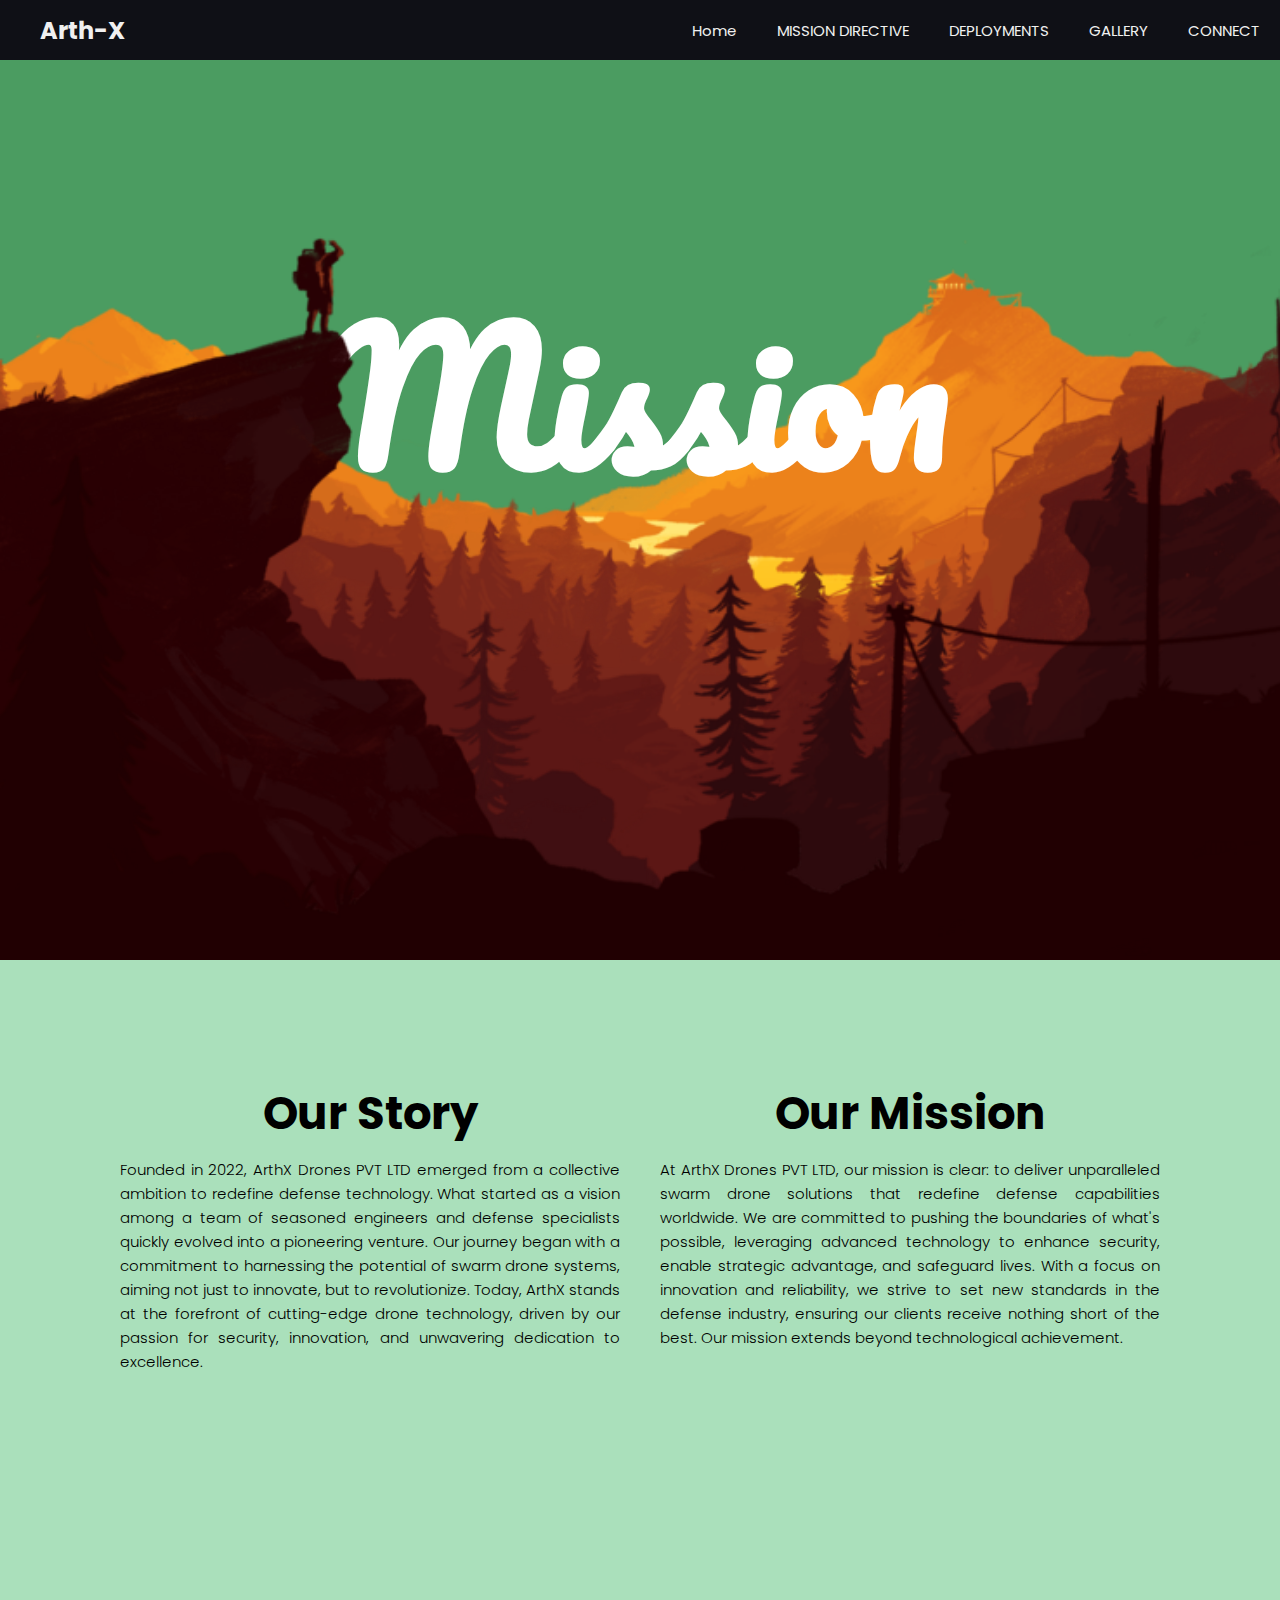
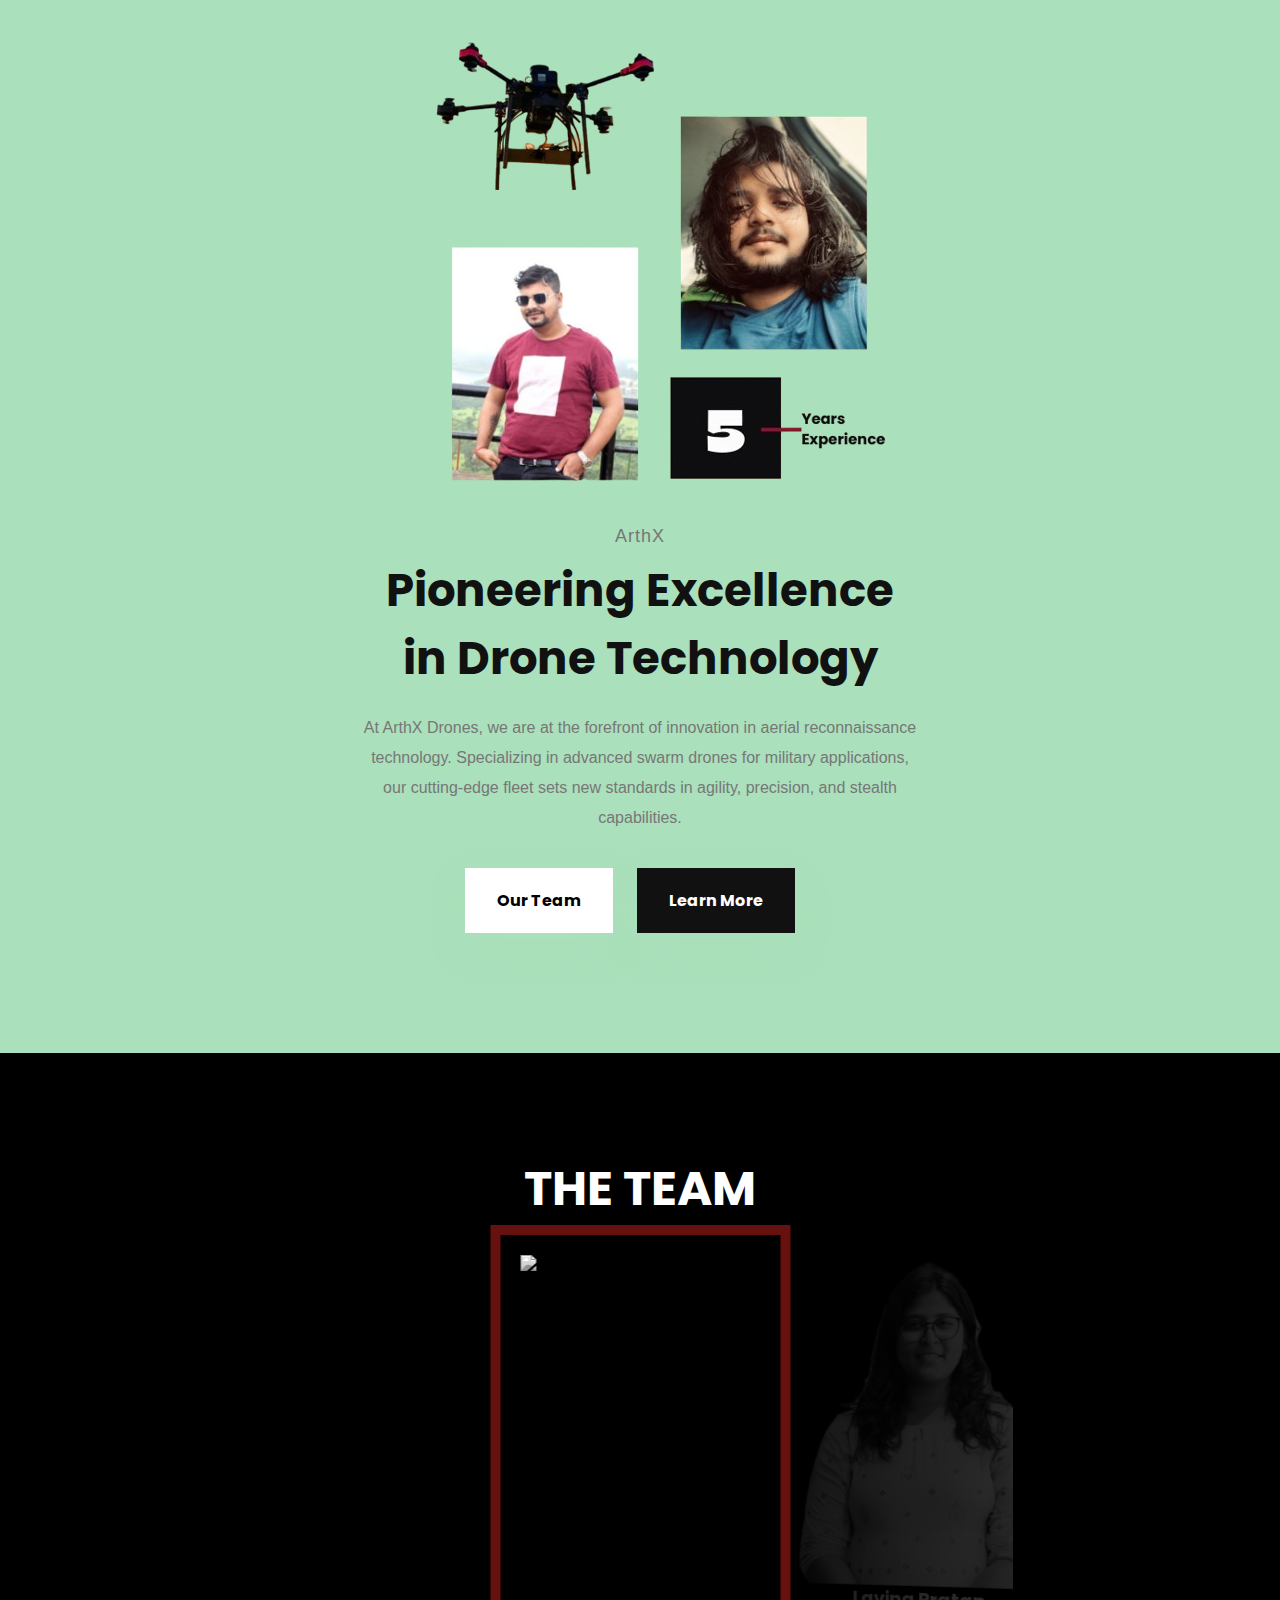
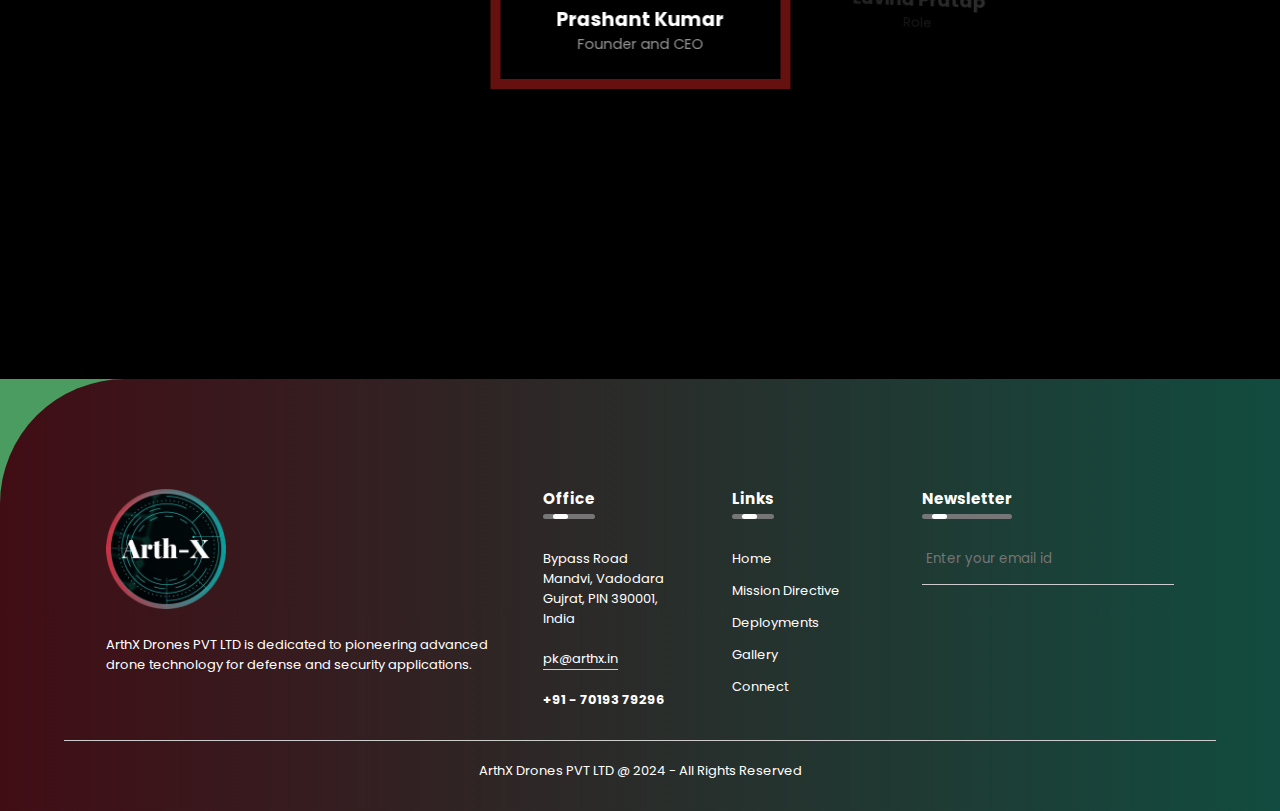
==== commit 110cd091: "Update about.html" ====
--- a/about.html
+++ b/about.html
@@ -1207,7 +1207,7 @@
 <div class="swiper-slide">
     <div class="team-box">
         <div class="t-b-img">
-            <img src="" alt="Team Member 3"> <!-- Replace with the image source -->
+            <img src="lavina.webp" alt="Team Member 3"> <!-- Replace with the image source -->
         </div>
         <div class="t-b-text">
             <strong>Lavina Pratap</strong> <!-- Replace with the team member's name -->
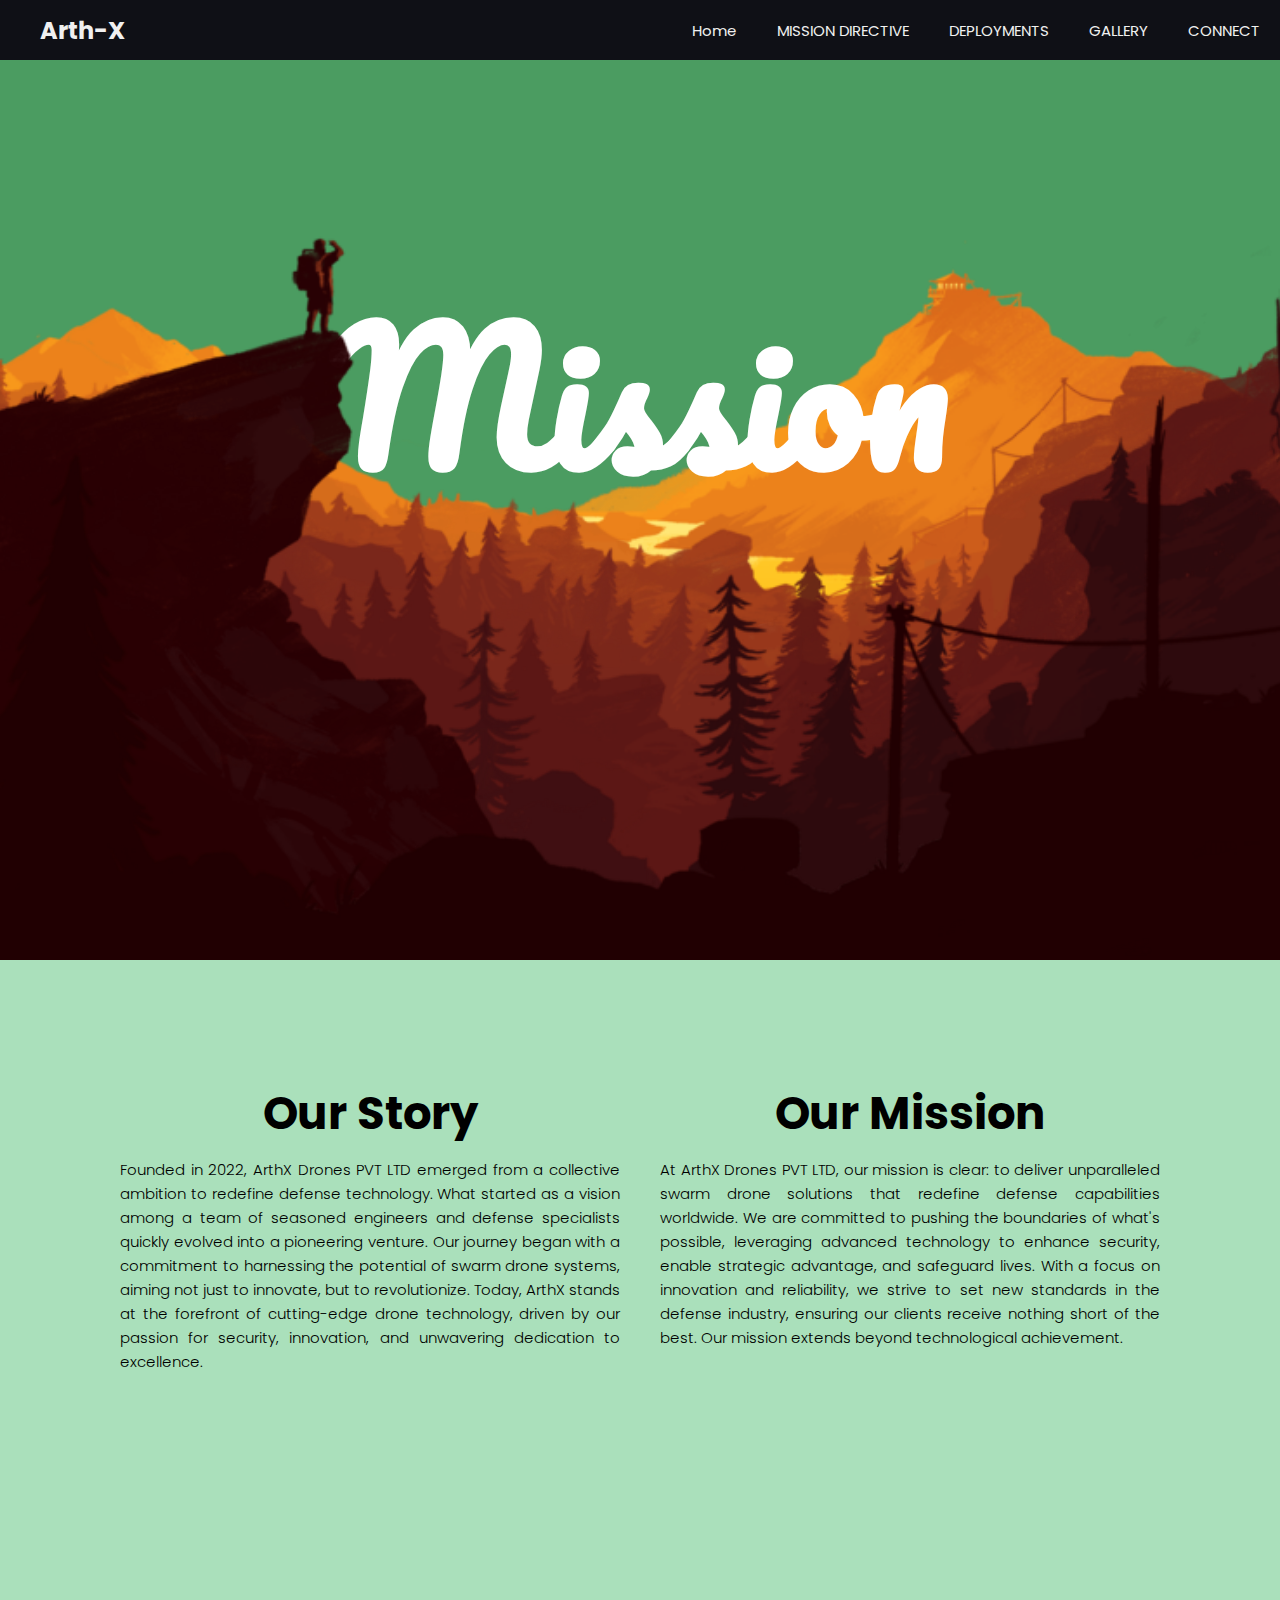
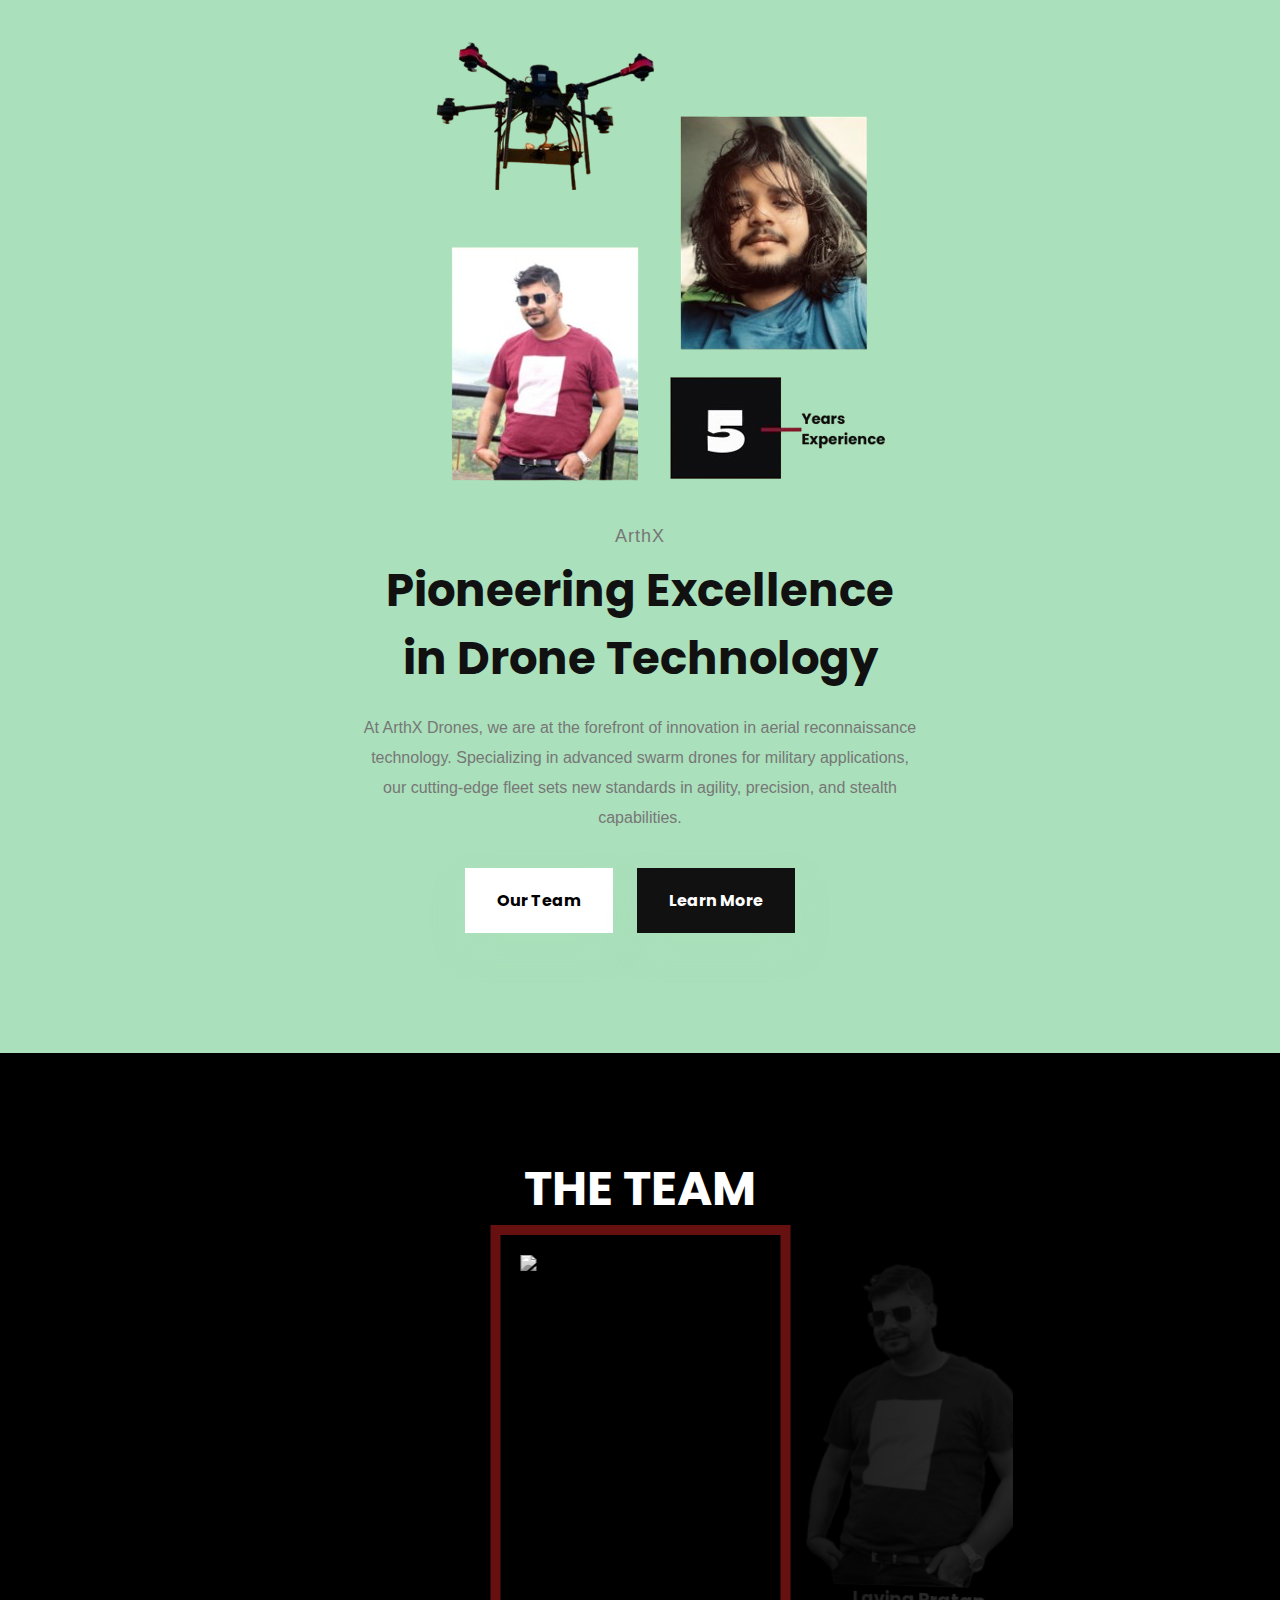
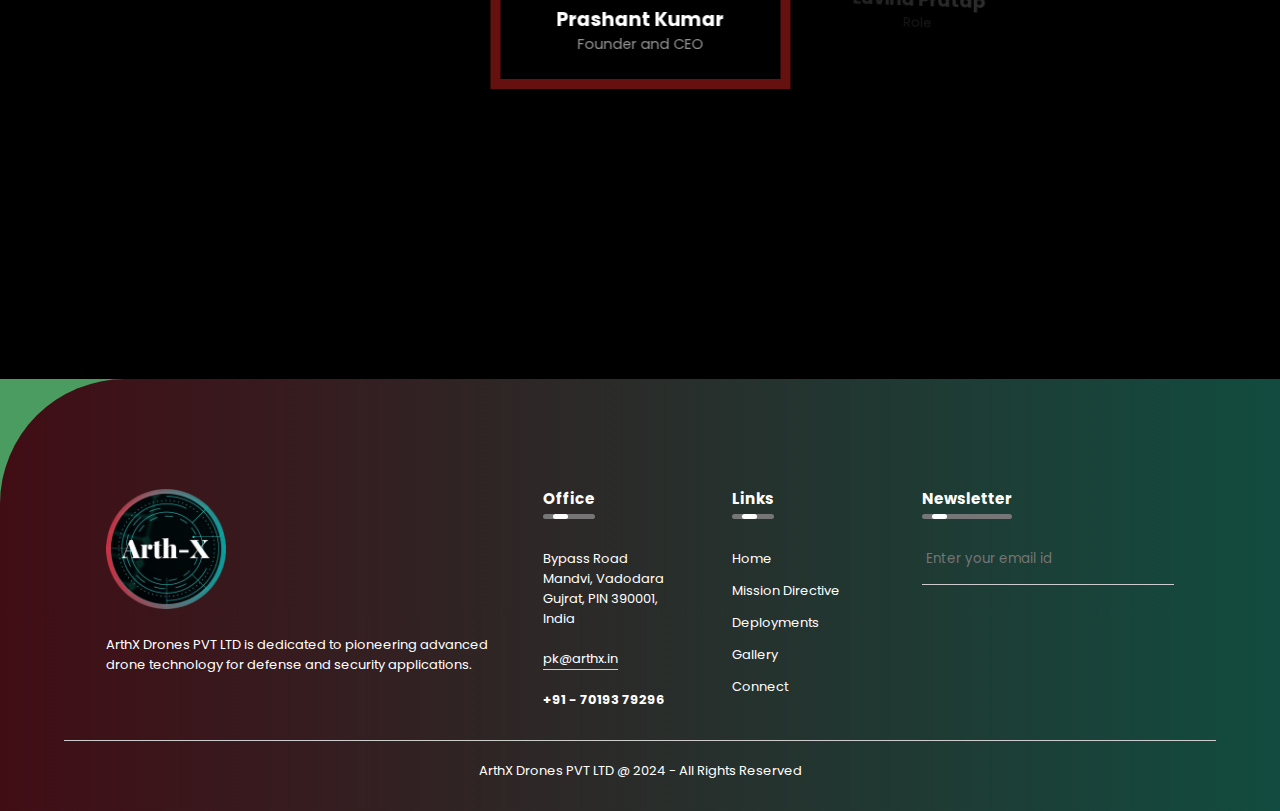
==== commit 4a141d98: "Update about.html" ====
--- a/about.html
+++ b/about.html
@@ -1201,7 +1201,22 @@
                       
 
                 <!-- Swiper Slide 2 -->
-               
+               <div class="swiper-slide">
+    <div class="team-box">
+        <div class="t-b-img">
+            <img src="sha bg.png" alt="Team Member 3"> <!-- Replace with the image source -->
+        </div>
+        <div class="t-b-text">
+            <strong>Lavina Pratap</strong> <!-- Replace with the team member's name -->
+            <span>Role</span> <!-- Replace with the role -->
+            <div class="team-social">
+                <a href="#"><i class="fab fa-youtube"></i></a>
+                <a href="#"><i class="fa-brands fa-linkedin"></i></a>
+                <a href="#"><i class="fab fa-instagram"></i></a>
+            </div>
+        </div>
+    </div>
+</div>
 
                 <!-- Swiper Slide 3 -->
 <div class="swiper-slide">
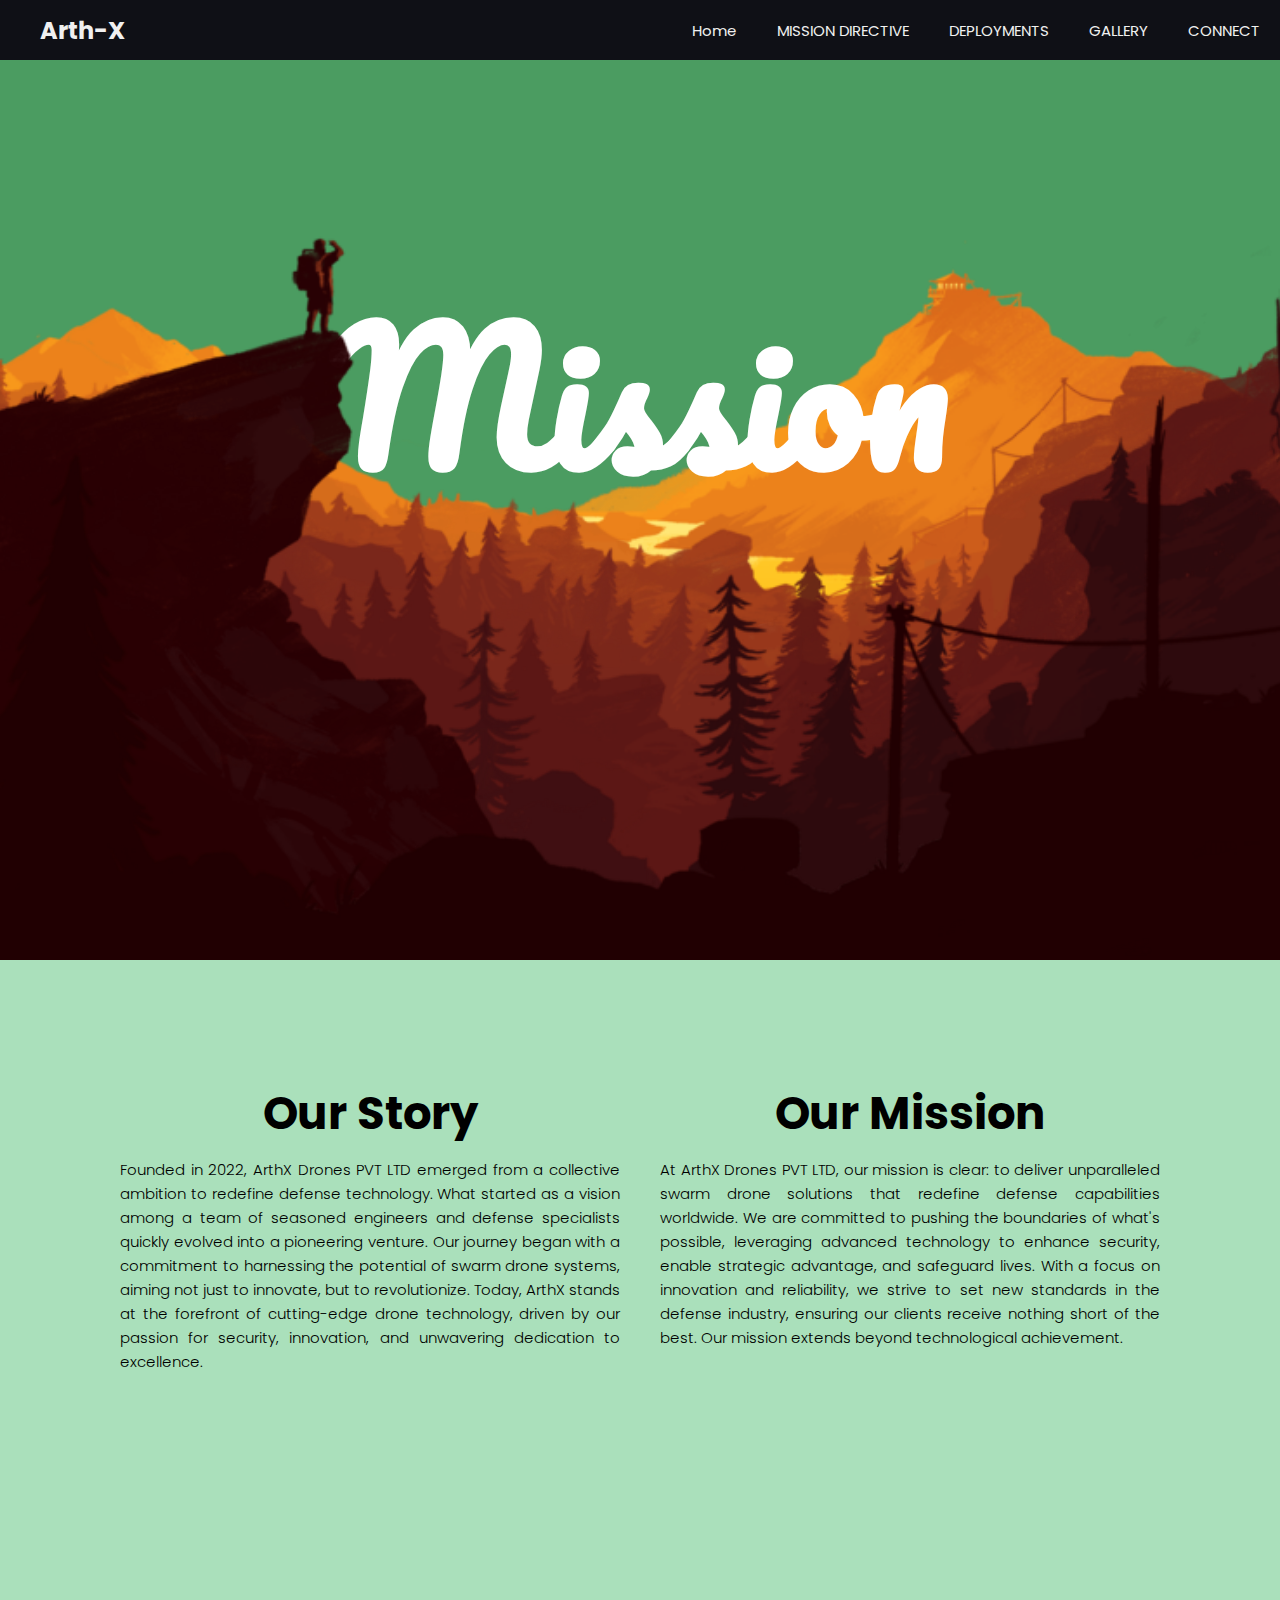
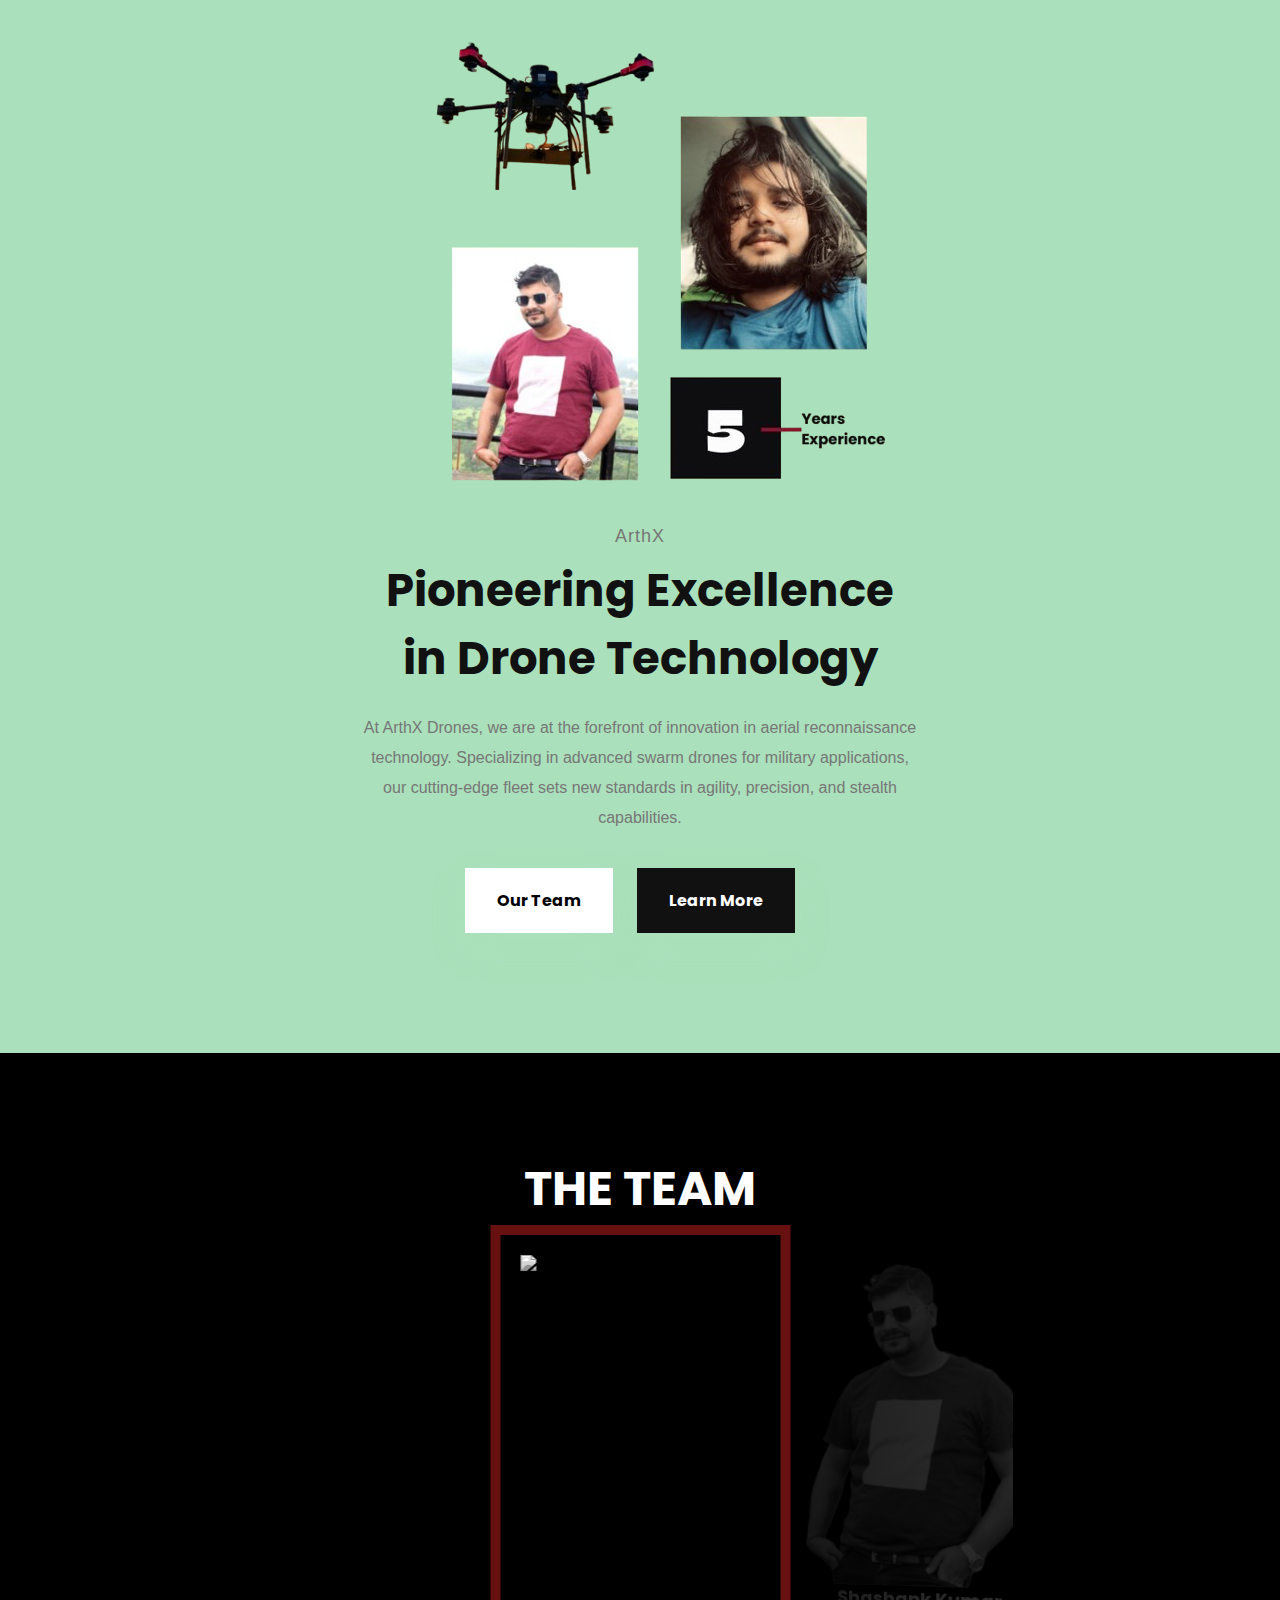
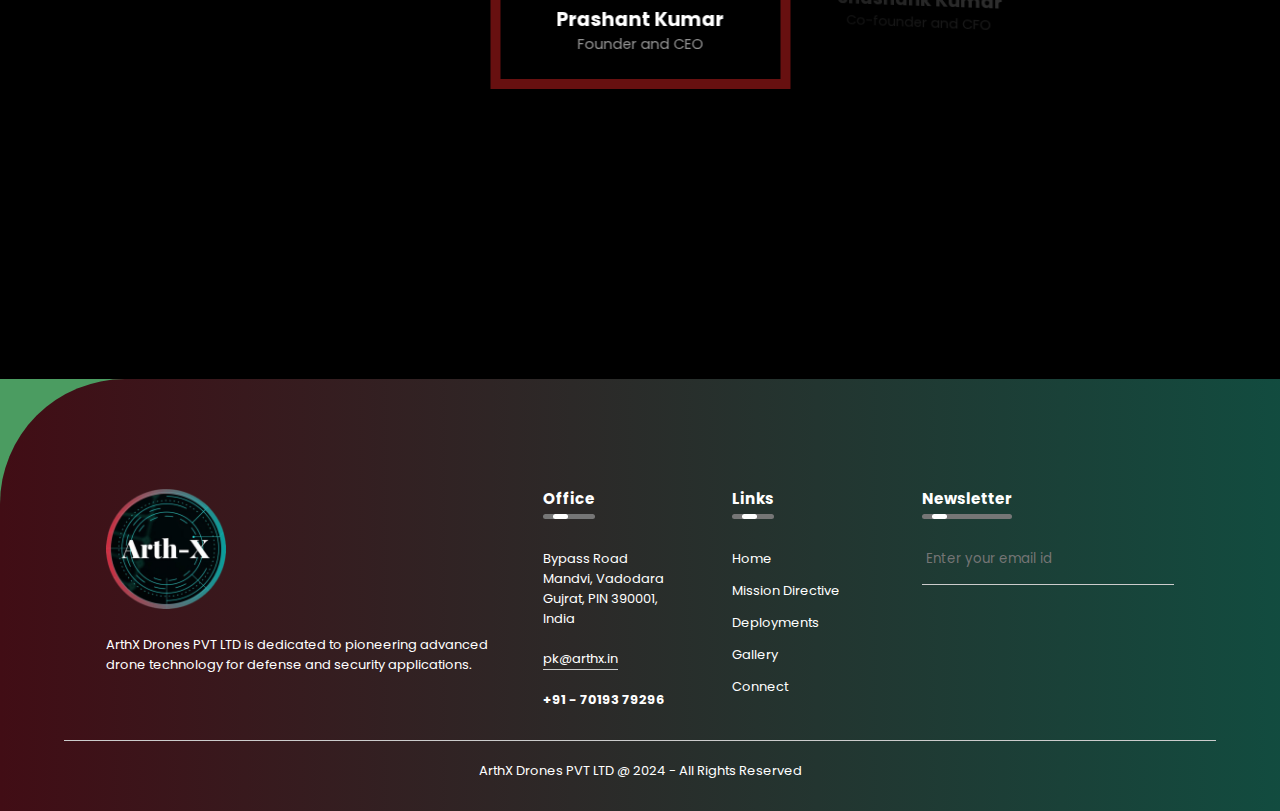
==== commit f60f034d: "Update about.html" ====
--- a/about.html
+++ b/about.html
@@ -1207,8 +1207,8 @@
             <img src="sha bg.png" alt="Team Member 3"> <!-- Replace with the image source -->
         </div>
         <div class="t-b-text">
-            <strong>Lavina Pratap</strong> <!-- Replace with the team member's name -->
-            <span>Role</span> <!-- Replace with the role -->
+            <strong>Shashank Kumar</strong> <!-- Replace with the team member's name -->
+            <span>Co-founder and CFO</span> <!-- Replace with the role -->
             <div class="team-social">
                 <a href="#"><i class="fab fa-youtube"></i></a>
                 <a href="#"><i class="fa-brands fa-linkedin"></i></a>
@@ -1226,7 +1226,7 @@
         </div>
         <div class="t-b-text">
             <strong>Lavina Pratap</strong> <!-- Replace with the team member's name -->
-            <span>Role</span> <!-- Replace with the role -->
+            <span>Co-Founder and COO</span> <!-- Replace with the role -->
             <div class="team-social">
                 <a href="#"><i class="fab fa-youtube"></i></a>
                 <a href="#"><i class="fa-brands fa-linkedin"></i></a>
